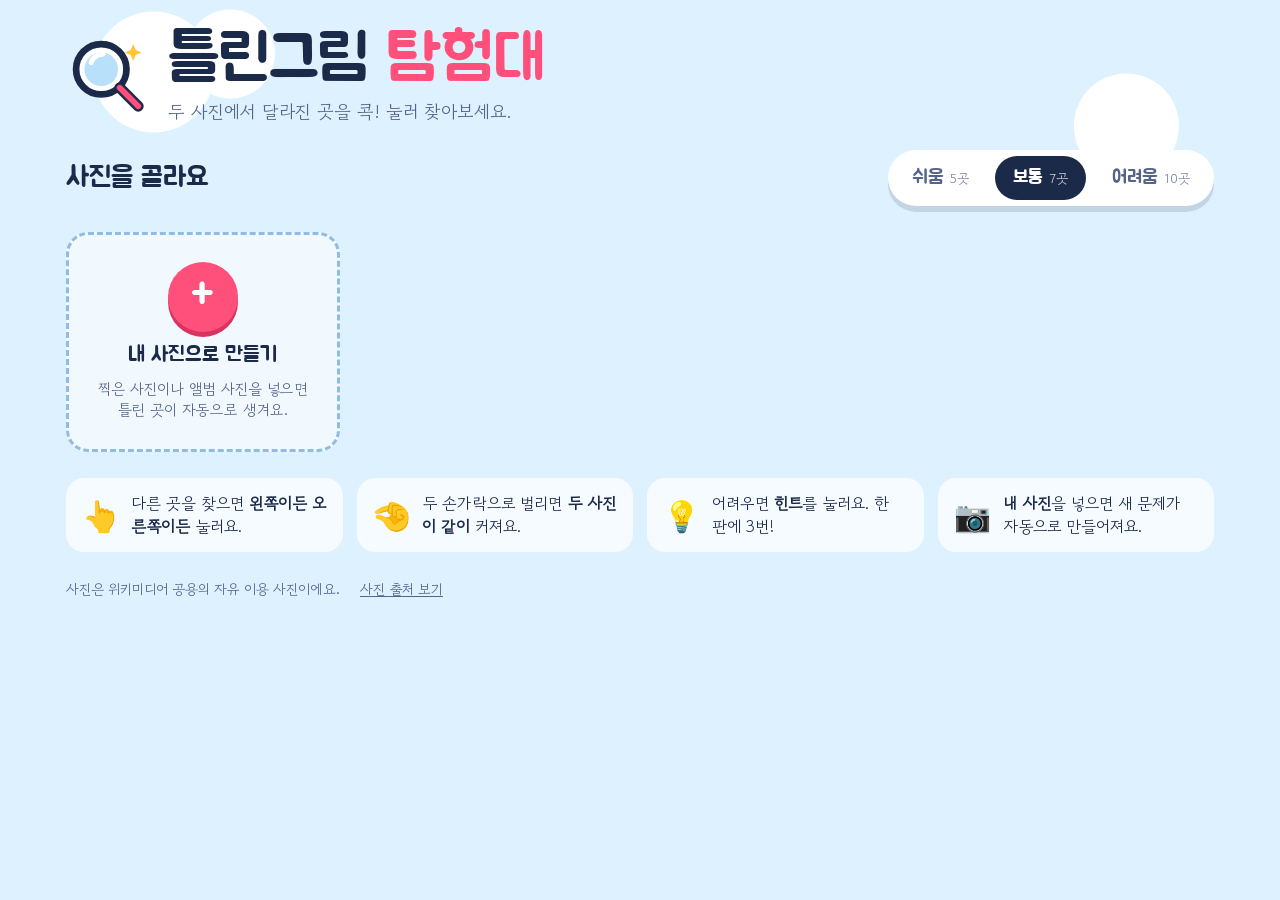
==== index.html @ 58b6adcb "Add spot-the-difference photo game (work in progress) Co-Authored-By: Claude Opus 5.5 <noreply@anthr" ====
<!doctype html>
<html lang="ko">
<head>
<meta name="viewport" content="width=device-width, initial-scale=1, viewport-fit=cover">
<meta charset="utf-8">
<title>틀린그림 탐험대</title>
<meta name="claude:viewport-fit-sides" content="cover">
<meta name="apple-mobile-web-app-capable" content="yes">
<link rel="preconnect" href="https://fonts.googleapis.com">
<link rel="preconnect" href="https://fonts.gstatic.com" crossorigin>
<link rel="stylesheet" href="https://fonts.googleapis.com/css2?family=Jua&family=Gowun+Dodum&display=swap">
</head>
<body>
<style>
/* Layout: a sunny "explorer's field kit" — full-screen app with a home shelf of photo cards,
   then a game board that fits two photos side by side (landscape) or stacked (portrait). */
:root {
  --sky: #DDF1FF;          /* page ground */
  --sky-deep: #B9E0FB;
  --ink: #1C2A4A;          /* text */
  --ink-soft: #55648A;
  --paper: #FFFFFF;        /* cards */
  --sun: #FFC633;          /* found rings, stars */
  --berry: #FF4F7B;        /* primary action */
  --berry-dark: #D93460;
  --leaf: #23B38A;         /* success */
  --miss: #F0453A;         /* wrong tap */
  --shadow: 0 6px 0 rgba(28, 42, 74, .14);
  --font-display: "Jua", "Apple SD Gothic Neo", "Malgun Gothic", system-ui, sans-serif;
  --font-body: "Gowun Dodum", "Apple SD Gothic Neo", "Malgun Gothic", system-ui, sans-serif;
  color-scheme: light;
}
[hidden] { display: none !important; }
* { box-sizing: border-box; -webkit-tap-highlight-color: transparent; }
html, body { height: 100%; }
body {
  margin: 0; background: var(--sky); color: var(--ink);
  font-family: var(--font-body); font-size: 16px;
  -webkit-user-select: none; user-select: none; -webkit-touch-callout: none;
  overflow: hidden;
}
button { font: inherit; color: inherit; cursor: pointer; border: 0; background: none; }
button:focus-visible, label:focus-visible, .card:focus-visible { outline: 4px solid var(--ink); outline-offset: 3px; }

.screen { position: fixed; inset: 0; display: flex; flex-direction: column; }
.screen[hidden] { display: none !important; }

/* ---------- Home ---------- */
#home { overflow-y: auto; -webkit-overflow-scrolling: touch;
  background:
    radial-gradient(circle at 12% 8%, #fff 0 60px, transparent 61px),
    radial-gradient(circle at 18% 6%, #fff 0 44px, transparent 45px),
    radial-gradient(circle at 88% 14%, #fff 0 52px, transparent 53px),
    var(--sky);
}
.home-in {
  width: 100%; max-width: 1180px; margin: 0 auto;
  padding-left: max(16px, env(safe-area-inset-left, 0px));
  padding-right: max(16px, env(safe-area-inset-right, 0px));
  padding-block: 28px 40px;
  display: flex; flex-direction: column; gap: 26px;
}
.brand { display: flex; align-items: center; gap: 18px; flex-wrap: wrap; }
.brand-mark { width: 84px; height: 84px; flex: none; }
.brand h1 {
  margin: 0; font-family: var(--font-display); font-weight: 400;
  font-size: clamp(38px, 6vw, 64px); line-height: 1; letter-spacing: -.01em;
  text-wrap: balance;
}
.brand h1 span { color: var(--berry); }
.brand p { margin: 6px 0 0; color: var(--ink-soft); font-size: 18px; }

.row-head { display: flex; align-items: center; justify-content: space-between; gap: 12px; flex-wrap: wrap; }
.row-head h2 { margin: 0; font-family: var(--font-display); font-weight: 400; font-size: 28px; }

.levels { display: flex; gap: 8px; background: var(--paper); padding: 6px; border-radius: 999px; box-shadow: var(--shadow); }
.levels button {
  font-family: var(--font-display); font-size: 19px; padding: 10px 18px; border-radius: 999px;
  color: var(--ink-soft); display: flex; align-items: center; gap: 6px;
}
.levels button small { font-family: var(--font-body); font-size: 13px; opacity: .8; }
.levels button[aria-pressed="true"] { background: var(--ink); color: #fff; }

.grid { display: grid; grid-template-columns: repeat(auto-fill, minmax(230px, 1fr)); gap: 18px; }
.card {
  position: relative; background: var(--paper); border-radius: 22px; padding: 10px 10px 12px;
  box-shadow: var(--shadow); text-align: left; display: flex; flex-direction: column; gap: 10px;
  transition: transform .15s ease;
}
.card:active { transform: translateY(3px) scale(.985); }
.card .ph { aspect-ratio: 4 / 3; width: 100%; max-width: 100%; border-radius: 14px; overflow: hidden; background: var(--sky-deep); position: relative; }
.card .ph img { width: 100%; height: 100%; object-fit: cover; display: block; }
.card .meta { display: flex; align-items: center; justify-content: space-between; gap: 8px; padding-inline: 4px; }
.card .name { font-family: var(--font-display); font-size: 21px; min-width: 0; overflow: hidden; text-overflow: ellipsis; white-space: nowrap; }
.card .stars { font-size: 18px; letter-spacing: 1px; color: #D8DEEA; flex: none; }
.card .stars b { color: var(--sun); font-weight: 400; }
.card .del {
  position: absolute; top: 16px; right: 16px; width: 36px; height: 36px; border-radius: 50%;
  background: rgba(28,42,74,.72); color: #fff; font-size: 20px; line-height: 36px; text-align: center;
}
.card.add {
  border: 3px dashed #8FBCE6; background: rgba(255,255,255,.6); box-shadow: none;
  align-items: center; justify-content: center; min-height: 220px; text-align: center; cursor: pointer;
}
.card.add .plus { width: 70px; height: 70px; border-radius: 50%; background: var(--berry); color: #fff;
  font-size: 46px; line-height: 70px; font-family: var(--font-display); box-shadow: 0 5px 0 var(--berry-dark); }
.card.add .name { white-space: normal; }
.card.add p { margin: 0; color: var(--ink-soft); font-size: 15px; }
#fileInput { position: absolute; width: 1px; height: 1px; opacity: 0; pointer-events: none; }

.how { display: grid; grid-template-columns: repeat(auto-fit, minmax(220px, 1fr)); gap: 14px; }
.how div { background: rgba(255,255,255,.7); border-radius: 18px; padding: 14px 16px; display: flex; gap: 12px; align-items: center; font-size: 16px; line-height: 1.45; }
.how i { font-style: normal; font-size: 30px; flex: none; }
.foot { color: var(--ink-soft); font-size: 14px; display: flex; gap: 14px; flex-wrap: wrap; align-items: center; }
.foot button { text-decoration: underline; color: var(--ink-soft); }

/* ---------- Game ---------- */
#game { background: #10213F; color: #fff; }
.bar {
  flex: none; display: flex; align-items: center; gap: 10px;
  padding-left: max(12px, env(safe-area-inset-left, 0px));
  padding-right: max(12px, env(safe-area-inset-right, 0px));
  padding-block: 10px;
}
.bar .spacer { flex: 1; min-width: 0; }
.pill {
  height: 52px; min-width: 52px; border-radius: 26px; background: rgba(255,255,255,.12);
  display: inline-flex; align-items: center; justify-content: center; gap: 8px; padding: 0 16px;
  font-family: var(--font-display); font-size: 21px; color: #fff; flex: none;
}
button.pill:active { background: rgba(255,255,255,.24); }
.pill svg { width: 26px; height: 26px; }
.pill.hint { background: var(--sun); color: var(--ink); box-shadow: 0 4px 0 #C99512; }
.pill.hint:disabled { background: rgba(255,255,255,.12); color: rgba(255,255,255,.4); box-shadow: none; }
.pill.hint .cnt { background: var(--ink); color: var(--sun); border-radius: 12px; font-size: 16px; min-width: 24px; height: 24px; line-height: 24px; text-align: center; }
.pill.hint:disabled .cnt { background: rgba(255,255,255,.15); color: rgba(255,255,255,.5); }
.dots { display: flex; gap: 6px; align-items: center; flex-wrap: wrap; justify-content: center; }
.dot { width: 22px; height: 22px; border-radius: 50%; border: 3px solid rgba(255,255,255,.35); transition: all .3s; }
.dot.on { background: var(--sun); border-color: var(--sun); transform: scale(1.15); box-shadow: 0 0 12px rgba(255,198,51,.8); }
.timer { font-variant-numeric: tabular-nums; }
.found-txt { font-family: var(--font-display); font-size: 21px; white-space: nowrap; }
.found-txt b { color: var(--sun); font-weight: 400; }

.board { flex: 1; min-height: 0; position: relative;
  padding-left: max(12px, env(safe-area-inset-left, 0px));
  padding-right: max(12px, env(safe-area-inset-right, 0px));
  padding-block: 4px 12px;
}
.panes { position: absolute; inset: 0; display: flex; align-items: center; justify-content: center; gap: 12px; }
.panes.stack { flex-direction: column; }
.pane {
  position: relative; overflow: hidden; border-radius: 14px; background: #000; flex: none;
  touch-action: none; box-shadow: 0 0 0 3px rgba(255,255,255,.14);
}
.pane .tag {
  position: absolute; left: 10px; top: 10px; z-index: 3; pointer-events: none;
  font-family: var(--font-display); font-size: 15px; padding: 4px 10px; border-radius: 10px;
  background: rgba(16,33,63,.72); color: #fff;
}
.stage { position: absolute; left: 0; top: 0; width: 100%; height: 100%; transform-origin: 0 0; will-change: transform; }
.stage canvas { width: 100%; height: 100%; display: block; }
.marks { position: absolute; inset: 0; pointer-events: none; }
.ring {
  position: absolute; border-radius: 50%;
  border: calc(5px / var(--z, 1)) solid var(--sun);
  box-shadow: 0 0 0 calc(2px / var(--z, 1)) rgba(16,33,63,.55), inset 0 0 0 calc(2px / var(--z, 1)) rgba(16,33,63,.35);
  animation: pop .5s cubic-bezier(.2,1.6,.4,1) both;
}
.ring.reveal { border-color: #fff; border-style: dashed; }
.ring .num {
  position: absolute; right: -6%; top: -6%; width: calc(28px / var(--z,1)); height: calc(28px / var(--z,1));
  border-radius: 50%; background: var(--sun); color: var(--ink);
  font-family: var(--font-display); font-size: calc(17px / var(--z,1)); line-height: calc(28px / var(--z,1)); text-align: center;
}
.ring.reveal .num { background: #fff; }
@keyframes pop { 0% { transform: scale(2.2); opacity: 0; } 100% { transform: scale(1); opacity: 1; } }
.miss {
  position: absolute; width: calc(56px / var(--z,1)); height: calc(56px / var(--z,1)); margin: calc(-28px / var(--z,1)) 0 0 calc(-28px / var(--z,1));
  animation: missfade .9s ease-out forwards;
}
.miss svg { width: 100%; height: 100%; }
@keyframes missfade { 0% { transform: scale(.4); opacity: 0; } 20% { transform: scale(1.1); opacity: 1; } 60% { transform: scale(1); opacity: 1; } 100% { transform: scale(1); opacity: 0; } }
.glow {
  position: absolute; border-radius: 50%; pointer-events: none;
  background: radial-gradient(circle, rgba(255,230,120,.0) 35%, rgba(255,230,120,.55) 60%, rgba(255,230,120,0) 72%);
  animation: glow 1s ease-in-out 3;
}
@keyframes glow { 0%,100% { transform: scale(.85); opacity: .2; } 50% { transform: scale(1.1); opacity: 1; } }
.pane.shake { animation: shake .35s; }
@keyframes shake { 20% { transform: translateX(-6px); } 40% { transform: translateX(6px); } 60% { transform: translateX(-4px); } 80% { transform: translateX(3px); } }

.zoom-reset { position: absolute; right: max(18px, env(safe-area-inset-right, 0px)); bottom: 22px; z-index: 5; }
.loading {
  position: absolute; inset: 0; display: flex; flex-direction: column; gap: 16px; align-items: center; justify-content: center;
  font-family: var(--font-display); font-size: 24px; color: #fff; background: #10213F; z-index: 6;
}
.loading .mag { width: 90px; height: 90px; animation: sweep 1.4s ease-in-out infinite; }
@keyframes sweep { 0%,100% { transform: translate(-30px, 0) rotate(-8deg); } 50% { transform: translate(30px, -8px) rotate(8deg); } }

/* ---------- Overlay dialogs ---------- */
.veil {
  position: fixed; inset: 0; z-index: 20; background: rgba(10,22,44,.62);
  display: flex; align-items: center; justify-content: center;
  padding-left: max(16px, env(safe-area-inset-left, 0px));
  padding-right: max(16px, env(safe-area-inset-right, 0px));
  padding-block: 16px;
  animation: fadein .25s ease;
}
@keyframes fadein { from { opacity: 0; } }
.sheet {
  background: var(--paper); color: var(--ink); border-radius: 30px; width: 100%; max-width: 520px;
  padding: 30px 26px 26px; text-align: center; box-shadow: 0 12px 0 rgba(0,0,0,.18);
  display: flex; flex-direction: column; gap: 16px; align-items: center;
  animation: rise .45s cubic-bezier(.2,1.4,.4,1);
  max-height: 100%; overflow-y: auto;
}
@keyframes rise { from { transform: translateY(40px) scale(.9); opacity: 0; } }
.sheet h2 { margin: 0; font-family: var(--font-display); font-weight: 400; font-size: 40px; line-height: 1.1; text-wrap: balance; }
.sheet p { margin: 0; color: var(--ink-soft); font-size: 17px; line-height: 1.5; }
.big-stars { display: flex; gap: 10px; }
.big-stars svg { width: 76px; height: 76px; }
.big-stars svg:nth-child(2) { transform: translateY(-14px); }
.big-stars .s { animation: starin .6s cubic-bezier(.2,1.8,.4,1) both; }
.big-stars .s:nth-child(2) { animation-delay: .25s; }
.big-stars .s:nth-child(3) { animation-delay: .5s; }
@keyframes starin { from { transform: scale(0) rotate(-90deg); } }
.stats { display: flex; gap: 10px; width: 100%; }
.stats div { flex: 1; background: var(--sky); border-radius: 16px; padding: 10px 6px; display: flex; flex-direction: column; gap: 2px; }
.stats b { font-family: var(--font-display); font-weight: 400; font-size: 26px; font-variant-numeric: tabular-nums; }
.stats span { font-size: 14px; color: var(--ink-soft); }
.btns { display: flex; flex-direction: column; gap: 10px; width: 100%; }
.btn {
  font-family: var(--font-display); font-size: 23px; padding: 15px 20px; border-radius: 20px; width: 100%;
  background: var(--sky); color: var(--ink); box-shadow: 0 5px 0 var(--sky-deep);
}
.btn:active { transform: translateY(3px); box-shadow: 0 2px 0 var(--sky-deep); }
.btn.primary { background: var(--berry); color: #fff; box-shadow: 0 5px 0 var(--berry-dark); }
.btn.primary:active { box-shadow: 0 2px 0 var(--berry-dark); }
.credits { text-align: left; font-size: 14px; color: var(--ink-soft); line-height: 1.5; width: 100%; display: flex; flex-direction: column; gap: 8px; }
.credits div { overflow-wrap: anywhere; }
.credits b { color: var(--ink); font-weight: 400; font-family: var(--font-display); font-size: 16px; }
.credits a { color: var(--ink-soft); }

#confetti { position: fixed; inset: 0; width: 100%; height: 100%; pointer-events: none; z-index: 30; }

.toast {
  position: fixed; left: 50%; bottom: calc(26px + env(safe-area-inset-bottom, 0px)); transform: translateX(-50%);
  background: var(--ink); color: #fff; padding: 12px 20px; border-radius: 16px; z-index: 40; font-size: 17px;
  max-width: calc(100% - 32px); text-align: center; animation: fadein .2s;
}

@media (max-width: 640px) {
  .pill { height: 44px; min-width: 44px; padding: 0 12px; font-size: 18px; }
  .dot { width: 16px; height: 16px; border-width: 2px; }
  .hide-sm { display: none !important; }
  .levels button { padding: 8px 12px; font-size: 17px; }
  .levels button small { display: none; }
}
@media (prefers-reduced-motion: reduce) {
  *, *::before, *::after { animation-duration: .01ms !important; animation-iteration-count: 1 !important; transition: none !important; }
}
</style>

<!-- ================= HOME ================= -->
<section id="home" class="screen">
  <div class="home-in">
    <header class="brand">
      <svg class="brand-mark" viewBox="0 0 100 100" aria-hidden="true">
        <circle cx="42" cy="42" r="30" fill="#fff" stroke="#1C2A4A" stroke-width="8"/>
        <circle cx="42" cy="42" r="20" fill="#B9E0FB"/>
        <path d="M30 34a14 14 0 0 1 14-10" stroke="#fff" stroke-width="6" stroke-linecap="round" fill="none"/>
        <path d="M64 64l22 22" stroke="#1C2A4A" stroke-width="13" stroke-linecap="round"/>
        <path d="M64 64l22 22" stroke="#FF4F7B" stroke-width="7" stroke-linecap="round"/>
        <path d="M80 12l3 7 7 3-7 3-3 7-3-7-7-3 7-3z" fill="#FFC633"/>
      </svg>
      <div>
        <h1>틀린그림 <span>탐험대</span></h1>
        <p>두 사진에서 달라진 곳을 콕! 눌러 찾아보세요.</p>
      </div>
    </header>

    <div class="row-head">
      <h2>사진을 골라요</h2>
      <div class="levels" role="group" aria-label="난이도">
        <button id="lv-easy" data-lv="easy">쉬움 <small>5곳</small></button>
        <button id="lv-normal" data-lv="normal">보통 <small>7곳</small></button>
        <button id="lv-hard" data-lv="hard">어려움 <small>10곳</small></button>
      </div>
    </div>

    <div class="grid" id="grid"></div>

    <div class="how">
      <div><i>👆</i><span>다른 곳을 찾으면 <b>왼쪽이든 오른쪽이든</b> 눌러요.</span></div>
      <div><i>🤏</i><span>두 손가락으로 벌리면 <b>두 사진이 같이</b> 커져요.</span></div>
      <div><i>💡</i><span>어려우면 <b>힌트</b>를 눌러요. 한 판에 3번!</span></div>
      <div><i>📷</i><span><b>내 사진</b>을 넣으면 새 문제가 자동으로 만들어져요.</span></div>
    </div>

    <div class="foot">
      <span>사진은 위키미디어 공용의 자유 이용 사진이에요.</span>
      <button id="creditsBtn">사진 출처 보기</button>
    </div>
  </div>
  <input type="file" id="fileInput" accept="image/*">
</section>

<!-- ================= GAME ================= -->
<section id="game" class="screen" hidden>
  <div class="bar">
    <button class="pill" id="backBtn" aria-label="처음으로">
      <svg viewBox="0 0 24 24" fill="none" stroke="currentColor" stroke-width="3" stroke-linecap="round" stroke-linejoin="round"><path d="M15 5l-7 7 7 7"/></svg>
    </button>
    <div class="pill timer hide-sm" id="timer" aria-label="걸린 시간">0:00</div>
    <div class="spacer"></div>
    <div class="dots" id="dots" aria-hidden="true"></div>
    <div class="found-txt" id="foundTxt"><b>0</b> / 5</div>
    <div class="spacer"></div>
    <button class="pill" id="soundBtn" aria-label="소리 켜기/끄기"></button>
    <button class="pill hint" id="hintBtn">💡 힌트 <span class="cnt" id="hintCnt">3</span></button>
  </div>
  <div class="board" id="board">
    <div class="panes" id="panes">
      <div class="pane" id="paneA"><span class="tag">원래 사진</span><div class="stage"><canvas id="cvA"></canvas><div class="marks"></div></div></div>
      <div class="pane" id="paneB"><span class="tag">달라진 사진</span><div class="stage"><canvas id="cvB"></canvas><div class="marks"></div></div></div>
    </div>
    <button class="pill zoom-reset" id="zoomReset" hidden>🔍 원래 크기</button>
    <div class="loading" id="loading">
      <svg class="mag" viewBox="0 0 100 100" aria-hidden="true">
        <circle cx="42" cy="42" r="28" fill="rgba(255,255,255,.15)" stroke="#fff" stroke-width="8"/>
        <path d="M63 63l22 22" stroke="#FF4F7B" stroke-width="11" stroke-linecap="round"/>
      </svg>
      <span id="loadingTxt">틀린 곳을 숨기는 중…</span>
    </div>
  </div>
</section>

<canvas id="confetti"></canvas>

<script>
"use strict";
/* ================= Data ================= */
const PHOTOS = window.PHOTOS_DATA || [];
const LEVELS = {
  easy:   { count: 5,  radius: 0.085, thr: 42, hints: 3 },
  normal: { count: 7,  radius: 0.068, thr: 34, hints: 3 },
  hard:   { count: 10, radius: 0.054, thr: 28, hints: 3 },
};

const store = {
  get(k, d) { try { const v = localStorage.getItem("std:" + k); return v == null ? d : JSON.parse(v); } catch (e) { return d; } },
  set(k, v) { try { localStorage.setItem("std:" + k, JSON.stringify(v)); } catch (e) {} },
};

/* IndexedDB for the family's own photos (stays on this tablet only) */
const idb = {
  db: null,
  open() {
    if (this.db) return Promise.resolve(this.db);
    return new Promise((res, rej) => {
      try {
        const r = indexedDB.open("spot-diff", 1);
        r.onupgradeneeded = () => r.result.createObjectStore("photos", { keyPath: "id" });
        r.onsuccess = () => { this.db = r.result; res(this.db); };
        r.onerror = () => rej(r.error);
      } catch (e) { rej(e); }
    });
  },
  async all() {
    try { const db = await this.open();
      return await new Promise((res) => { const q = db.transaction("photos").objectStore("photos").getAll(); q.onsuccess = () => res(q.result || []); q.onerror = () => res([]); });
    } catch (e) { return []; }
  },
  async put(o) { try { const db = await this.open(); await new Promise((res) => { const t = db.transaction("photos", "readwrite"); t.objectStore("photos").put(o); t.oncomplete = res; t.onerror = res; }); } catch (e) {} },
  async del(id) { try { const db = await this.open(); await new Promise((res) => { const t = db.transaction("photos", "readwrite"); t.objectStore("photos").delete(id); t.oncomplete = res; t.onerror = res; }); } catch (e) {} },
};
let myPhotos = [];       // in-memory list (also works when storage is blocked)

/* ================= Sound (synthesized, no files) ================= */
const sound = {
  ctx: null, on: store.get("sound", true),
  ensure() { if (!this.ctx) { try { this.ctx = new (window.AudioContext || window.webkitAudioContext)(); } catch (e) {} } if (this.ctx && this.ctx.state === "suspended") this.ctx.resume(); },
  tone(f, t0, dur, type = "sine", vol = .22) {
    const c = this.ctx; if (!c) return;
    const o = c.createOscillator(), g = c.createGain();
    o.type = type; o.frequency.setValueAtTime(f, c.currentTime + t0);
    g.gain.setValueAtTime(0, c.currentTime + t0);
    g.gain.linearRampToValueAtTime(vol, c.currentTime + t0 + .015);
    g.gain.exponentialRampToValueAtTime(.001, c.currentTime + t0 + dur);
    o.connect(g).connect(c.destination); o.start(c.currentTime + t0); o.stop(c.currentTime + t0 + dur + .05);
  },
  play(name) {
    if (!this.on) return; this.ensure(); if (!this.ctx) return;
    if (name === "found") { this.tone(784, 0, .25, "triangle"); this.tone(1175, .09, .35, "triangle"); this.tone(1568, .18, .45, "sine", .12); }
    if (name === "miss") { this.tone(220, 0, .18, "square", .06); this.tone(165, .08, .22, "square", .05); }
    if (name === "hint") { this.tone(660, 0, .2, "sine", .14); this.tone(990, .12, .3, "sine", .12); }
    if (name === "win") { [523, 659, 784, 1047, 1319].forEach((f, i) => this.tone(f, i * .11, .5, "triangle", .18)); this.tone(1568, .62, .9, "sine", .12); }
    if (name === "tap") { this.tone(880, 0, .06, "sine", .06); }
  },
};

/* ================= Seeded RNG ================= */
function mulberry(seed) {
  return function () { seed |= 0; seed = seed + 0x6D2B79F5 | 0; let t = Math.imul(seed ^ seed >>> 15, 1 | seed); t = t + Math.imul(t ^ t >>> 7, 61 | t) ^ t; return ((t ^ t >>> 14) >>> 0) / 4294967296; };
}

/* ================= Difference engine =================
   Works on any photo. Finds busy, colourful spots and changes them in ways that still
   look like a real photo: recolour an object, swap it for another part of the photo,
   mirror it, turn it, make it bigger, or erase it with nearby texture. Every change is
   measured afterwards, and changes too faint to see are thrown away. */
function loadImage(src) {
  return new Promise((res, rej) => { const im = new Image(); im.decoding = "async"; im.onload = () => res(im); im.onerror = rej; im.src = src; });
}

function buildPuzzle(img, levelKey, seed) {
  const L = LEVELS[levelKey], R = mulberry(seed);
  const maxSide = 1400;
  const k = Math.min(1, maxSide / Math.max(img.naturalWidth, img.naturalHeight));
  const W = Math.round(img.naturalWidth * k), H = Math.round(img.naturalHeight * k);
  const cv = document.createElement("canvas"); cv.width = W; cv.height = H;
  const cx = cv.getContext("2d", { willReadFrequently: true });
  cx.drawImage(img, 0, 0, W, H);
  const src = cx.getImageData(0, 0, W, H), S = src.data;
  const out = new Uint8ClampedArray(S);

  // --- detail map on an 8px grid: edges + colour, used to pick interesting spots
  const cs = 8, gw = Math.floor(W / cs), gh = Math.floor(H / cs);
  const lum = new Float32Array(W * H);
  for (let i = 0, p = 0; i < W * H; i++, p += 4) lum[i] = .299 * S[p] + .587 * S[p + 1] + .114 * S[p + 2];
  const cell = new Float32Array(gw * gh), satc = new Float32Array(gw * gh);
  for (let y = 1; y < gh * cs - 1; y++) for (let x = 1; x < gw * cs - 1; x++) {
    const i = y * W + x;
    const g = Math.abs(lum[i + 1] - lum[i - 1]) + Math.abs(lum[i + W] - lum[i - W]);
    const ci = ((y / cs) | 0) * gw + ((x / cs) | 0);
    cell[ci] += g;
    const p = i * 4, mx = Math.max(S[p], S[p + 1], S[p + 2]), mn = Math.min(S[p], S[p + 1], S[p + 2]);
    satc[ci] += mx ? (mx - mn) / mx : 0;
  }
  const n = cs * cs;
  for (let i = 0; i < cell.length; i++) { cell[i] /= n; satc[i] /= n; }

  const base = Math.min(W, H) * L.radius;
  const wr = Math.max(1, Math.round(base / cs * .7));
  const score = new Float32Array(gw * gh);
  for (let gy = 0; gy < gh; gy++) for (let gx = 0; gx < gw; gx++) {
    let s = 0, c = 0, sat = 0;
    for (let yy = gy - wr; yy <= gy + wr; yy++) for (let xx = gx - wr; xx <= gx + wr; xx++) {
      if (xx < 0 || yy < 0 || xx >= gw || yy >= gh) continue;
      s += cell[yy * gw + xx]; sat += satc[yy * gw + xx]; c++;
    }
    score[gy * gw + gx] = (s / c) * (0.6 + sat / c);
  }
  let maxScore = 0; for (const v of score) maxScore = Math.max(maxScore, v);

  // bilinear sample from the ORIGINAL image
  function sample(x, y, o) {
    x = Math.max(0, Math.min(W - 1.001, x)); y = Math.max(0, Math.min(H - 1.001, y));
    const x0 = x | 0, y0 = y | 0, fx = x - x0, fy = y - y0;
    const p00 = (y0 * W + x0) * 4, p10 = p00 + 4, p01 = p00 + W * 4, p11 = p01 + 4;
    for (let c = 0; c < 3; c++) {
      o[c] = (S[p00 + c] * (1 - fx) + S[p10 + c] * fx) * (1 - fy) + (S[p01 + c] * (1 - fx) + S[p11 + c] * fx) * fy;
    }
  }
  function rgb2hsv(r, g, b) {
    r /= 255; g /= 255; b /= 255;
    const mx = Math.max(r, g, b), mn = Math.min(r, g, b), d = mx - mn;
    let h = 0;
    if (d) { if (mx === r) h = ((g - b) / d) % 6; else if (mx === g) h = (b - r) / d + 2; else h = (r - g) / d + 4; h *= 60; if (h < 0) h += 360; }
    return [h, mx ? d / mx : 0, mx];
  }
  function hsv2rgb(h, s, v) {
    const c = v * s, x = c * (1 - Math.abs((h / 60) % 2 - 1)), m = v - c;
    let r, g, b;
    if (h < 60) [r, g, b] = [c, x, 0]; else if (h < 120) [r, g, b] = [x, c, 0]; else if (h < 180) [r, g, b] = [0, c, x];
    else if (h < 240) [r, g, b] = [0, x, c]; else if (h < 300) [r, g, b] = [x, 0, c]; else [r, g, b] = [c, 0, x];
    return [(r + m) * 255, (g + m) * 255, (b + m) * 255];
  }

  const diffs = [];
  const tmp = [0, 0, 0];
  const cands = [];
  for (let gy = 0; gy < gh; gy++) for (let gx = 0; gx < gw; gx++) {
    const x = gx * cs + cs / 2, y = gy * cs + cs / 2;
    if (x < base * 1.25 || y < base * 1.25 || x > W - base * 1.25 || y > H - base * 1.25) continue;
    const s = score[gy * gw + gx] / (maxScore || 1);
    if (s > .18) cands.push({ x, y, w: Math.pow(s, 1.6) });
  }
  // fallback: whole interior if the photo is very plain
  if (cands.length < L.count * 4) for (let gy = 0; gy < gh; gy += 2) for (let gx = 0; gx < gw; gx += 2) {
    const x = gx * cs, y = gy * cs;
    if (x > base * 1.25 && y > base * 1.25 && x < W - base * 1.25 && y < H - base * 1.25) cands.push({ x, y, w: .05 });
  }
  let totalW = cands.reduce((a, c) => a + c.w, 0);
  function pick() { let r = R() * totalW; for (const c of cands) { r -= c.w; if (r <= 0) return c; } return cands[cands.length - 1]; }

  const TYPES = ["color", "color", "color", "erase", "erase", "swap", "swap", "mirror", "turn", "grow"];
  const minDist = base * 2.7;

  function tryApply(type, cxp, cyp, rx, ry, thr) {
    const x0 = Math.max(0, Math.floor(cxp - rx - 2)), x1 = Math.min(W - 1, Math.ceil(cxp + rx + 2));
    const y0 = Math.max(0, Math.floor(cyp - ry - 2)), y1 = Math.min(H - 1, Math.ceil(cyp + ry + 2));
    const bw = x1 - x0 + 1, bh = y1 - y0 + 1;
    const buf = new Float32Array(bw * bh * 3), alpha = new Float32Array(bw * bh);
    // type parameters
    let hueShift = 0, sx = 0, sy = 0, ang = 0, grow = 1, flipV = false;
    if (type === "color") {
      // skip grey areas: recolouring them shows nothing
      let sat = 0, c = 0;
      for (let y = y0; y <= y1; y += 3) for (let x = x0; x <= x1; x += 3) { const p = (y * W + x) * 4; const h = rgb2hsv(S[p], S[p + 1], S[p + 2]); sat += h[1]; c++; }
      if (sat / c < .2) return null;
      hueShift = 110 + R() * 140;
    }
    let off = [0, 0, 0];
    if (type === "swap" || type === "erase") {
      // swap: bring in another busy spot whose surroundings match, so the seam disappears.
      // erase: bring in a calm spot with matching surroundings, so the object vanishes.
      const ring = (px, py, d, n, o) => {
        for (let i = 0; i < n; i++) {
          const a = i / n * Math.PI * 2;
          sample(px + Math.cos(a) * rx * d, py + Math.sin(a) * ry * d, tmp);
          o.push(tmp[0], tmp[1], tmp[2]);
        }
        return o;
      };
      const tRing = ring(cxp, cyp, .93, 28, []), tCore = ring(cxp, cyp, .35, 12, ring(cxp, cyp, .1, 4, []));
      let best = null, bestS = Infinity, bestRd = 0;
      for (let t = 0; t < 70; t++) {
        const c = type === "swap" && R() < .7 ? pick() : { x: rx * 1.2 + R() * (W - rx * 2.4), y: ry * 1.2 + R() * (H - ry * 2.4) };
        if (Math.hypot(c.x - cxp, c.y - cyp) < Math.max(rx, ry) * 2.4) continue;
        if (c.x < rx + 2 || c.y < ry + 2 || c.x > W - rx - 2 || c.y > H - ry - 2) continue;
        const sR = ring(c.x, c.y, .93, 28, []), sC = ring(c.x, c.y, .35, 12, ring(c.x, c.y, .1, 4, []));
        // compare rings after removing the average colour difference (we correct for it below)
        const m = [0, 0, 0];
        for (let i = 0; i < sR.length; i++) m[i % 3] += (tRing[i] - sR[i]) / (sR.length / 3);
        let rd = 0; for (let i = 0; i < sR.length; i++) rd += Math.abs(tRing[i] - sR[i] - m[i % 3]);
        rd = rd / sR.length + (Math.abs(m[0]) + Math.abs(m[1]) + Math.abs(m[2])) / 9;
        let cd = 0; for (let i = 0; i < sC.length; i++) cd += Math.abs(tCore[i] - sC[i] - m[i % 3]);
        cd /= sC.length;
        const g = score[Math.min(gh - 1, (c.y / cs) | 0) * gw + Math.min(gw - 1, (c.x / cs) | 0)] / (maxScore || 1);
        const sc = type === "swap" ? rd * 1.6 - cd : rd * 1.4 + g * 60;
        if (type === "swap" && cd < thr) continue;
        if (sc < bestS) { bestS = sc; best = c; off = m; bestRd = rd; }
      }
      if (!best || bestRd > 30) return null;   // the seam would show
      sx = best.x - cxp; sy = best.y - cyp;
    }
    if (type === "turn") ang = (R() < .5 ? 1 : -1) * (Math.PI / 2 + (R() < .3 ? Math.PI / 2 : 0));
    if (type === "grow") grow = R() < .7 ? 1.45 : 0.68;
    if (type === "mirror") flipV = R() < .3;

    const inner = type === "erase" ? .5 : .62;
    let diffSum = 0, diffN = 0;
    for (let y = y0; y <= y1; y++) for (let x = x0; x <= x1; x++) {
      const dx = (x - cxp) / rx, dy = (y - cyp) / ry, d = Math.sqrt(dx * dx + dy * dy);
      if (d >= 1) continue;
      let a = d < inner ? 1 : 1 - (d - inner) / (1 - inner); a = a * a * (3 - 2 * a);
      const bi = (y - y0) * bw + (x - x0); alpha[bi] = a;
      const p = (y * W + x) * 4;
      let r, g, b;
      if (type === "color") {
        const h = rgb2hsv(S[p], S[p + 1], S[p + 2]);
        const nh = (h[0] + hueShift) % 360, ns = Math.min(1, h[1] * 1.15 + .03);
        [r, g, b] = h[1] < .08 ? [S[p], S[p + 1], S[p + 2]] : hsv2rgb(nh, ns, h[2]);
      } else {
        let qx = x, qy = y;
        if (type === "swap" || type === "erase") { qx = x + sx; qy = y + sy; }
        else if (type === "mirror") { if (flipV) qy = 2 * cyp - y; else qx = 2 * cxp - x; }
        else if (type === "turn") { const ux = x - cxp, uy = y - cyp; qx = cxp + ux * Math.cos(ang) - uy * Math.sin(ang); qy = cyp + ux * Math.sin(ang) + uy * Math.cos(ang); }
        else if (type === "grow") { qx = cxp + (x - cxp) / grow; qy = cyp + (y - cyp) / grow; }
        sample(qx, qy, tmp); [r, g, b] = [tmp[0] + off[0], tmp[1] + off[1], tmp[2] + off[2]];
      }
      buf[bi * 3] = r; buf[bi * 3 + 1] = g; buf[bi * 3 + 2] = b;
      if (a > .6) {
        diffSum += (Math.abs(r - S[p]) + Math.abs(g - S[p + 1]) + Math.abs(b - S[p + 2])) / 3; diffN++;
      }
    }
    const strength = diffN ? diffSum / diffN : 0;
    if (strength < thr) return null;
    return { x0, y0, bw, bh, buf, alpha, strength };
  }

  function commit(res) {
    const { x0, y0, bw, bh, buf, alpha } = res;
    for (let y = 0; y < bh; y++) for (let x = 0; x < bw; x++) {
      const bi = y * bw + x, a = alpha[bi]; if (!a) continue;
      const p = ((y + y0) * W + (x + x0)) * 4;
      for (let c = 0; c < 3; c++) out[p + c] = out[p + c] * (1 - a) + buf[bi * 3 + c] * a;
    }
  }

  let thr = L.thr;
  for (let attempt = 0; attempt < 900 && diffs.length < L.count; attempt++) {
    if (attempt === 450) thr *= .7;            // plain photos: accept softer changes
    const c = pick();
    const jx = c.x + (R() - .5) * cs, jy = c.y + (R() - .5) * cs;
    if (diffs.some(d => Math.hypot(d.x - jx, d.y - jy) < minDist)) continue;
    const size = base * (0.8 + R() * 0.45);
    const asp = 0.8 + R() * 0.45;
    const rx = size * Math.sqrt(asp), ry = size / Math.sqrt(asp);
    if (jx - rx < 4 || jy - ry < 4 || jx + rx > W - 4 || jy + ry > H - 4) continue;
    // vary types: avoid repeating the previous one
    const order = TYPES.slice().sort(() => R() - .5);
    const last = diffs.length ? diffs[diffs.length - 1].type : null;
    order.sort((a, b) => (a === last) - (b === last));
    for (const t of order) {
      const res = tryApply(t, jx, jy, rx, ry, thr);
      if (res) { commit(res); diffs.push({ x: jx, y: jy, rx, ry, type: t, found: false }); break; }
    }
  }

  const outData = new ImageData(out, W, H);
  return { W, H, original: src, changed: outData, diffs };
}

/* ================= App state ================= */
const $ = (s) => document.querySelector(s);
let level = store.get("level", "normal");
const st = {
  photo: null, puzzle: null, startT: 0, elapsed: 0, timerId: 0, misses: 0, hintsLeft: 3, hintsUsed: 0,
  done: false, seed: 0, view: { z: 1, tx: 0, ty: 0 }, layout: null,
};

/* ================= Home ================= */
function starsHTML(n) { let s = ""; for (let i = 0; i < 3; i++) s += i < n ? "<b>★</b>" : "★"; return s; }
function bestKey(id) { return "best:" + id + ":" + level; }

function renderHome() {
  document.querySelectorAll(".levels button").forEach(b => b.setAttribute("aria-pressed", b.dataset.lv === level));
  const g = $("#grid"); g.innerHTML = "";
  const add = document.createElement("label");
  add.className = "card add"; add.htmlFor = "fileInput"; add.tabIndex = 0;
  add.innerHTML = `<div class="plus">+</div><div class="name">내 사진으로 만들기</div><p>찍은 사진이나 앨범 사진을 넣으면<br>틀린 곳이 자동으로 생겨요.</p>`;
  add.addEventListener("keydown", e => { if (e.key === "Enter" || e.key === " ") { e.preventDefault(); $("#fileInput").click(); } });
  g.appendChild(add);
  const all = [...myPhotos.map(p => ({ ...p, mine: true })), ...PHOTOS];
  for (const p of all) {
    const b = document.createElement("button"); b.className = "card"; b.id = "card-" + p.id;
    const best = store.get(bestKey(p.id), 0);
    b.innerHTML = `<div class="ph"><img alt="" loading="lazy" src="${p.thumb || p.src}"></div>
      <div class="meta"><span class="name"></span><span class="stars" aria-label="최고 별 ${best}개">${starsHTML(best)}</span></div>`;
    b.querySelector(".name").textContent = p.name;
    b.addEventListener("click", () => { sound.ensure(); sound.play("tap"); startGame(p); });
    if (p.mine) {
      const d = document.createElement("span"); d.className = "del"; d.textContent = "×"; d.setAttribute("role", "button"); d.setAttribute("aria-label", "이 사진 지우기");
      d.addEventListener("click", async (e) => {
        e.stopPropagation();
        if (d.dataset.armed) { myPhotos = myPhotos.filter(x => x.id !== p.id); await idb.del(p.id); renderHome(); toast("사진을 지웠어요."); }
        else { d.dataset.armed = "1"; d.textContent = "지울까요?"; d.style.width = "auto"; d.style.padding = "0 12px"; d.style.borderRadius = "18px"; d.style.fontSize = "15px"; d.style.background = "var(--miss)";
          setTimeout(() => { if (d.isConnected) { delete d.dataset.armed; d.textContent = "×"; d.removeAttribute("style"); } }, 2500); }
      });
      b.querySelector(".ph").appendChild(d);
    }
    g.appendChild(b);
  }
}

document.querySelectorAll(".levels button").forEach(b => b.addEventListener("click", () => {
  level = b.dataset.lv; store.set("level", level); sound.ensure(); sound.play("tap"); renderHome();
}));

$("#fileInput").addEventListener("change", async (e) => {
  const f = e.target.files && e.target.files[0]; e.target.value = "";
  if (!f) return;
  try {
    const url = URL.createObjectURL(f);
    const im = await loadImage(url);
    const k = Math.min(1, 1600 / Math.max(im.naturalWidth, im.naturalHeight));
    const c = document.createElement("canvas"); c.width = Math.round(im.naturalWidth * k); c.height = Math.round(im.naturalHeight * k);
    c.getContext("2d").drawImage(im, 0, 0, c.width, c.height);
    URL.revokeObjectURL(url);
    const src = c.toDataURL("image/jpeg", .9);
    const t = document.createElement("canvas"); const tk = 480 / Math.max(c.width, c.height);
    t.width = Math.round(c.width * tk); t.height = Math.round(c.height * tk); t.getContext("2d").drawImage(c, 0, 0, t.width, t.height);
    const n = myPhotos.length + 1;
    const p = { id: "my" + Date.now(), name: "우리 사진 " + n, src, thumb: t.toDataURL("image/jpeg", .8), added: Date.now() };
    myPhotos.unshift(p); await idb.put(p); renderHome();
    startGame({ ...p, mine: true });
  } catch (err) { toast("이 사진은 열 수 없어요. 다른 사진을 골라 주세요."); }
});

/* ================= Game ================= */
const paneA = $("#paneA"), paneB = $("#paneB"), cvA = $("#cvA"), cvB = $("#cvB");
let wakeLock = null;

async function startGame(p, sameSeed) {
  st.photo = p; st.done = false; st.misses = 0; st.hintsUsed = 0; st.hintsLeft = LEVELS[level].hints;
  if (!sameSeed) st.seed = (Math.random() * 1e9) | 0;
  $("#home").hidden = true; $("#game").hidden = false; $("#loading").hidden = false;
  $("#loadingTxt").textContent = "틀린 곳을 숨기는 중…";
  clearMarks(); resetView(); stopTimer(); $("#timer").textContent = "0:00";
  try { if (navigator.wakeLock) wakeLock = await navigator.wakeLock.request("screen"); } catch (e) {}
  let img;
  try { img = await loadImage(p.src); }
  catch (e) { $("#loadingTxt").textContent = "사진을 불러오지 못했어요. 뒤로 가서 다시 골라 주세요."; return; }
  await new Promise(r => setTimeout(r, 30));   // let the loading screen paint
  const pz = buildPuzzle(img, level, st.seed);
  st.puzzle = pz;
  for (const [cv, data] of [[cvA, pz.original], [cvB, pz.changed]]) { cv.width = pz.W; cv.height = pz.H; cv.getContext("2d").putImageData(data, 0, 0); }
  // Randomly swap which side is "original" only in label terms? Keep A original for clarity.
  buildDots(); updateHud(); layout();
  $("#loading").hidden = true;
  st.startT = performance.now(); st.elapsed = 0; startTimer();
}

function buildDots() {
  const d = $("#dots"); d.innerHTML = "";
  const n = st.puzzle.diffs.length;
  d.classList.toggle("hide-sm", n > 7);
  for (let i = 0; i < n; i++) { const s = document.createElement("span"); s.className = "dot"; d.appendChild(s); }
}
function updateHud() {
  const pz = st.puzzle, f = pz.diffs.filter(d => d.found).length;
  $("#foundTxt").innerHTML = `<b>${f}</b> / ${pz.diffs.length}`;
  [...$("#dots").children].forEach((el, i) => el.classList.toggle("on", i < f));
  $("#hintCnt").textContent = st.hintsLeft;
  $("#hintBtn").disabled = st.hintsLeft <= 0 || st.done;
  $("#soundBtn").textContent = sound.on ? "🔊" : "🔈";
}
function fmt(ms) { const s = Math.floor(ms / 1000); return Math.floor(s / 60) + ":" + String(s % 60).padStart(2, "0"); }
function startTimer() { stopTimer(); st.timerId = setInterval(() => { if (!document.hidden) $("#timer").textContent = fmt(performance.now() - st.startT); }, 250); }
function stopTimer() { clearInterval(st.timerId); }

function layout() {
  const pz = st.puzzle; if (!pz) return;
  const board = $("#board"), cs = getComputedStyle(board);
  const w = board.clientWidth - parseFloat(cs.paddingLeft) - parseFloat(cs.paddingRight);
  const h = board.clientHeight - parseFloat(cs.paddingTop) - parseFloat(cs.paddingBottom);
  const gap = 12;
  const sSide = Math.min((w - gap) / 2 / pz.W, h / pz.H);
  const sStack = Math.min(w / pz.W, (h - gap) / 2 / pz.H);
  const stack = sStack > sSide;
  const s = Math.max(.01, stack ? sStack : sSide);
  const pw = Math.floor(pz.W * s), ph = Math.floor(pz.H * s);
  const panes = $("#panes");
  panes.classList.toggle("stack", stack);
  panes.style.left = cs.paddingLeft; panes.style.right = cs.paddingRight;
  panes.style.top = cs.paddingTop; panes.style.bottom = cs.paddingBottom;
  for (const p of [paneA, paneB]) { p.style.width = pw + "px"; p.style.height = ph + "px"; }
  st.layout = { pw, ph };
  clampView(); applyView();
}
window.addEventListener("resize", () => { if (!$("#game").hidden) layout(); });

/* ---- synced zoom & pan ---- */
function resetView() { st.view = { z: 1, tx: 0, ty: 0 }; applyView(); }
function clampView() {
  const v = st.view, L = st.layout; if (!L) return;
  v.z = Math.max(1, Math.min(4, v.z));
  v.tx = Math.min(0, Math.max(L.pw - L.pw * v.z, v.tx));
  v.ty = Math.min(0, Math.max(L.ph - L.ph * v.z, v.ty));
}
function applyView() {
  const v = st.view;
  for (const p of [paneA, paneB]) {
    const s = p.querySelector(".stage");
    s.style.transform = `translate(${v.tx}px, ${v.ty}px) scale(${v.z})`;
    s.style.setProperty("--z", v.z);
  }
  $("#zoomReset").hidden = v.z <= 1.01;
}
$("#zoomReset").addEventListener("click", () => { resetView(); });

const pointers = new Map();
let gesture = null;
function onDown(e) {
  const pane = e.currentTarget;
  pane.setPointerCapture && pane.setPointerCapture(e.pointerId);
  const r = pane.getBoundingClientRect();
  pointers.set(e.pointerId, { x: e.clientX, y: e.clientY, pane, r });
  if (pointers.size === 1) gesture = { type: "tap", sx: e.clientX, sy: e.clientY, t: performance.now(), v0: { ...st.view }, pane, r };
  else if (pointers.size === 2) {
    const [a, b] = [...pointers.values()];
    gesture = { type: "pinch", d0: Math.hypot(a.x - b.x, a.y - b.y), mx: (a.x + b.x) / 2, my: (a.y + b.y) / 2, v0: { ...st.view }, r: a.r };
  }
}
function onMove(e) {
  const p = pointers.get(e.pointerId); if (!p || !gesture) return;
  p.x = e.clientX; p.y = e.clientY;
  if (gesture.type === "tap" || gesture.type === "pan") {
    const dx = e.clientX - gesture.sx, dy = e.clientY - gesture.sy;
    if (gesture.type === "tap" && Math.hypot(dx, dy) > 12) gesture.type = "pan";
    if (gesture.type === "pan" && st.view.z > 1) {
      st.view.tx = gesture.v0.tx + dx; st.view.ty = gesture.v0.ty + dy; clampView(); applyView();
    }
  } else if (gesture.type === "pinch" && pointers.size >= 2) {
    const [a, b] = [...pointers.values()];
    const d = Math.hypot(a.x - b.x, a.y - b.y), mx = (a.x + b.x) / 2, my = (a.y + b.y) / 2;
    const v0 = gesture.v0, z = Math.max(1, Math.min(4, v0.z * d / gesture.d0));
    // keep the point under the fingers fixed
    const lx = gesture.mx - gesture.r.left, ly = gesture.my - gesture.r.top;
    const ix = (lx - v0.tx) / v0.z, iy = (ly - v0.ty) / v0.z;
    st.view.z = z;
    st.view.tx = (mx - gesture.r.left) - ix * z; st.view.ty = (my - gesture.r.top) - iy * z;
    clampView(); applyView();
  }
}
function onUp(e) {
  const p = pointers.get(e.pointerId); pointers.delete(e.pointerId);
  if (!gesture) return;
  if (gesture.type === "tap" && pointers.size === 0 && e.type === "pointerup" && performance.now() - gesture.t < 700) {
    handleTap(gesture.pane, e.clientX, e.clientY);
  }
  if (pointers.size === 0) gesture = null;
  else if (gesture.type === "pinch") gesture = { type: "done" };
}
for (const p of [paneA, paneB]) {
  p.addEventListener("pointerdown", onDown);
  p.addEventListener("pointermove", onMove);
  p.addEventListener("pointerup", onUp);
  p.addEventListener("pointercancel", onUp);
  p.addEventListener("wheel", (e) => {
    e.preventDefault();
    const r = p.getBoundingClientRect(), v = st.view;
    const lx = e.clientX - r.left, ly = e.clientY - r.top, ix = (lx - v.tx) / v.z, iy = (ly - v.ty) / v.z;
    v.z = Math.max(1, Math.min(4, v.z * Math.exp(-e.deltaY * .0025)));
    v.tx = lx - ix * v.z; v.ty = ly - iy * v.z; clampView(); applyView();
  }, { passive: false });
  p.addEventListener("contextmenu", e => e.preventDefault());
}
// stop iOS Safari page zoom gestures
document.addEventListener("gesturestart", e => e.preventDefault());

function toImage(pane, clientX, clientY) {
  const r = pane.getBoundingClientRect(), v = st.view, L = st.layout;
  const lx = (clientX - r.left - v.tx) / v.z, ly = (clientY - r.top - v.ty) / v.z;
  return { x: lx / L.pw * st.puzzle.W, y: ly / L.ph * st.puzzle.H, k: st.puzzle.W / L.pw / v.z };
}

let missBurst = [];
function handleTap(pane, cx, cy) {
  if (st.done || !st.puzzle) return;
  sound.ensure();
  const { x, y, k } = toImage(pane, cx, cy);
  const pz = st.puzzle;
  const touchSlack = 22 * k;          // fingers are bigger than the mark
  let hit = null, best = Infinity;
  for (const d of pz.diffs) {
    if (d.found) continue;
    const dx = (x - d.x) / (d.rx * 1.1 + touchSlack), dy = (y - d.y) / (d.ry * 1.1 + touchSlack);
    const dist = dx * dx + dy * dy;
    if (dist <= 1 && dist < best) { best = dist; hit = d; }
  }
  if (hit) {
    hit.found = true;
    const idx = pz.diffs.filter(d => d.found).length;
    drawRing(hit, idx, false);
    sound.play("found");
    if (navigator.vibrate) try { navigator.vibrate(30); } catch (e) {}
    updateHud();
    if (pz.diffs.every(d => d.found)) win();
  } else {
    // already found spot? ignore quietly
    if (pz.diffs.some(d => d.found && Math.hypot((x - d.x) / d.rx, (y - d.y) / d.ry) < 1.3)) return;
    st.misses++;
    drawMiss(x, y);
    sound.play("miss");
    pane.classList.remove("shake"); void pane.offsetWidth; pane.classList.add("shake");
    const now = performance.now();
    missBurst = missBurst.filter(t => now - t < 3000); missBurst.push(now);
    if (missBurst.length >= 4) { missBurst = []; toast("천천히 두 사진을 비교해 봐요 🔎"); }
  }
}

function clearMarks() { document.querySelectorAll(".marks").forEach(m => m.innerHTML = ""); }
function pct(v, total) { return (v / total * 100) + "%"; }
function drawRing(d, idx, reveal) {
  const pz = st.puzzle, pad = 1.18;
  for (const pane of [paneA, paneB]) {
    const el = document.createElement("div"); el.className = "ring" + (reveal ? " reveal" : "");
    el.style.left = pct(d.x - d.rx * pad, pz.W); el.style.top = pct(d.y - d.ry * pad, pz.H);
    el.style.width = pct(d.rx * 2 * pad, pz.W); el.style.height = pct(d.ry * 2 * pad, pz.H);
    el.innerHTML = `<span class="num">${idx}</span>`;
    pane.querySelector(".marks").appendChild(el);
  }
}
function drawMiss(x, y) {
  const pz = st.puzzle;
  for (const pane of [paneA, paneB]) {
    const el = document.createElement("div"); el.className = "miss";
    el.style.left = pct(x, pz.W); el.style.top = pct(y, pz.H);
    el.innerHTML = `<svg viewBox="0 0 56 56"><circle cx="28" cy="28" r="24" fill="rgba(240,69,58,.25)" stroke="#fff" stroke-width="4"/><path d="M19 19l18 18M37 19L19 37" stroke="#F0453A" stroke-width="7" stroke-linecap="round"/><path d="M19 19l18 18M37 19L19 37" stroke="#fff" stroke-width="2" stroke-linecap="round" opacity=".6"/></svg>`;
    pane.querySelector(".marks").appendChild(el);
    setTimeout(() => el.remove(), 950);
  }
}

$("#hintBtn").addEventListener("click", () => {
  if (st.done || st.hintsLeft <= 0) return;
  const left = st.puzzle.diffs.filter(d => !d.found);
  if (!left.length) return;
  const d = left[(Math.random() * left.length) | 0];
  st.hintsLeft--; st.hintsUsed++;
  sound.play("hint");
  const pz = st.puzzle;
  // a soft glow near (not exactly on) the spot, so finding it is still her job
  const R2 = Math.max(d.rx, d.ry) * 2.6;
  const ox = d.x + (Math.random() - .5) * d.rx * .9, oy = d.y + (Math.random() - .5) * d.ry * .9;
  for (const pane of [paneA, paneB]) {
    const el = document.createElement("div"); el.className = "glow";
    el.style.left = pct(ox - R2, pz.W); el.style.top = pct(oy - R2, pz.H);
    el.style.width = pct(R2 * 2, pz.W); el.style.height = pct(R2 * 2, pz.H);
    pane.querySelector(".marks").appendChild(el);
    setTimeout(() => el.remove(), 3100);
  }
  updateHud();
});

$("#soundBtn").addEventListener("click", () => { sound.on = !sound.on; store.set("sound", sound.on); sound.ensure(); if (sound.on) sound.play("tap"); updateHud(); });
$("#backBtn").addEventListener("click", goHome);
function goHome() {
  stopTimer(); st.done = true; closeVeil();
  try { wakeLock && wakeLock.release(); } catch (e) {} wakeLock = null;
  $("#game").hidden = true; $("#home").hidden = false; renderHome();
}

/* ---- win ---- */
function calcStars() {
  if (st.hintsUsed === 0 && st.misses <= 2) return 3;
  if (st.hintsUsed <= 1 && st.misses <= 6) return 2;
  return 1;
}
const CHEERS = ["대단해요!", "눈이 정말 좋아요!", "최고의 탐험가!", "모두 찾았어요!", "와, 완벽해요!"];
function starSVG(on) {
  return `<svg class="s" viewBox="0 0 24 24"><path d="M12 2.6l2.9 6 6.5.8-4.8 4.5 1.2 6.5L12 17.3l-5.8 3.1 1.2-6.5L2.6 9.4l6.5-.8z" fill="${on ? "#FFC633" : "#E3E8F2"}" stroke="${on ? "#D99A00" : "#C9D1E0"}" stroke-width="1.4" stroke-linejoin="round"/></svg>`;
}
function win() {
  st.done = true; stopTimer();
  const ms = performance.now() - st.startT, stars = calcStars();
  const key = bestKey(st.photo.id); if (stars > store.get(key, 0)) store.set(key, stars);
  updateHud();
  setTimeout(() => {
    sound.play("win"); confetti();
    const all = [...myPhotos.map(p => ({ ...p, mine: true })), ...PHOTOS];
    const i = all.findIndex(p => p.id === st.photo.id), next = all[(i + 1) % all.length];
    showVeil(`
      <div class="big-stars">${starSVG(stars >= 1)}${starSVG(stars >= 2)}${starSVG(stars >= 3)}</div>
      <h2>${CHEERS[(Math.random() * CHEERS.length) | 0]}</h2>
      <div class="stats">
        <div><b>${fmt(ms)}</b><span>걸린 시간</span></div>
        <div><b>${st.misses}</b><span>헛짚은 곳</span></div>
        <div><b>${st.hintsUsed}</b><span>쓴 힌트</span></div>
      </div>
      <div class="btns">
        <button class="btn primary" id="nextBtn">다음 사진 ▶</button>
        <button class="btn" id="againBtn">같은 사진, 새 틀린 곳</button>
        <button class="btn" id="homeBtn">처음으로</button>
      </div>`);
    $("#nextBtn").onclick = () => { closeVeil(); startGame(next); };
    $("#againBtn").onclick = () => { closeVeil(); startGame(st.photo); };
    $("#homeBtn").onclick = goHome;
  }, 650);
}

function showVeil(html) {
  closeVeil();
  const v = document.createElement("div"); v.className = "veil"; v.id = "veil";
  v.innerHTML = `<div class="sheet" role="dialog" aria-modal="true">${html}</div>`;
  document.body.appendChild(v);
  return v;
}
function closeVeil() { const v = $("#veil"); if (v) v.remove(); }

$("#creditsBtn").addEventListener("click", () => {
  const rows = PHOTOS.map(p => `<div><b>${esc(p.name)}</b><br>${esc(p.credit)} · ${esc(p.license)}<br><a href="${p.page}" target="_blank" rel="noopener">${esc(p.page.replace("https://", ""))}</a></div>`).join("");
  showVeil(`<h2>사진 출처</h2><p>위키미디어 공용(Wikimedia Commons)의 자유 이용 사진입니다. 게임을 위해 크기를 줄이고 틀린 곳을 만들어 변형했어요.</p><div class="credits">${rows}</div><div class="btns"><button class="btn primary" id="closeCr">닫기</button></div>`);
  $("#closeCr").onclick = closeVeil;
  $("#veil").addEventListener("click", e => { if (e.target.id === "veil") closeVeil(); });
});
function esc(s) { return String(s).replace(/[&<>"]/g, c => ({ "&": "&amp;", "<": "&lt;", ">": "&gt;", '"': "&quot;" }[c])); }

let toastT = 0;
function toast(msg) {
  document.querySelectorAll(".toast").forEach(t => t.remove());
  const t = document.createElement("div"); t.className = "toast"; t.textContent = msg; document.body.appendChild(t);
  clearTimeout(toastT); toastT = setTimeout(() => t.remove(), 2600);
}

/* ---- confetti ---- */
function confetti() {
  if (matchMedia("(prefers-reduced-motion: reduce)").matches) return;
  const c = $("#confetti"), x = c.getContext("2d"), dpr = Math.min(2, devicePixelRatio || 1);
  c.width = innerWidth * dpr; c.height = innerHeight * dpr; x.scale(dpr, dpr);
  const colors = ["#FFC633", "#FF4F7B", "#23B38A", "#4AA8F0", "#FFFFFF", "#FF9A3C"];
  const parts = Array.from({ length: 170 }, () => ({
    x: innerWidth / 2 + (Math.random() - .5) * 160, y: innerHeight * .45,
    vx: (Math.random() - .5) * 17, vy: -Math.random() * 17 - 5, r: 5 + Math.random() * 7,
    a: Math.random() * 6, va: (Math.random() - .5) * .35, c: colors[(Math.random() * colors.length) | 0], sh: Math.random() < .3,
  }));
  const t0 = performance.now();
  (function step(t) {
    x.clearRect(0, 0, innerWidth, innerHeight);
    for (const p of parts) {
      p.vy += .38; p.vx *= .99; p.x += p.vx; p.y += p.vy; p.a += p.va;
      x.save(); x.translate(p.x, p.y); x.rotate(p.a); x.fillStyle = p.c;
      if (p.sh) { x.beginPath(); x.arc(0, 0, p.r / 2, 0, 7); x.fill(); } else x.fillRect(-p.r / 2, -p.r / 4, p.r, p.r / 2);
      x.restore();
    }
    if (t - t0 < 3200) requestAnimationFrame(step); else x.clearRect(0, 0, innerWidth, innerHeight);
  })(t0);
}

document.addEventListener("visibilitychange", async () => {
  if (!document.hidden && !$("#game").hidden && !st.done) { try { if (navigator.wakeLock) wakeLock = await navigator.wakeLock.request("screen"); } catch (e) {} }
});

/* ---- boot ---- */
(async function boot() {
  renderHome();
  myPhotos = (await idb.all()).sort((a, b) => b.added - a.added);
  if (myPhotos.length) renderHome();
})();
</script>

</body>
</html>
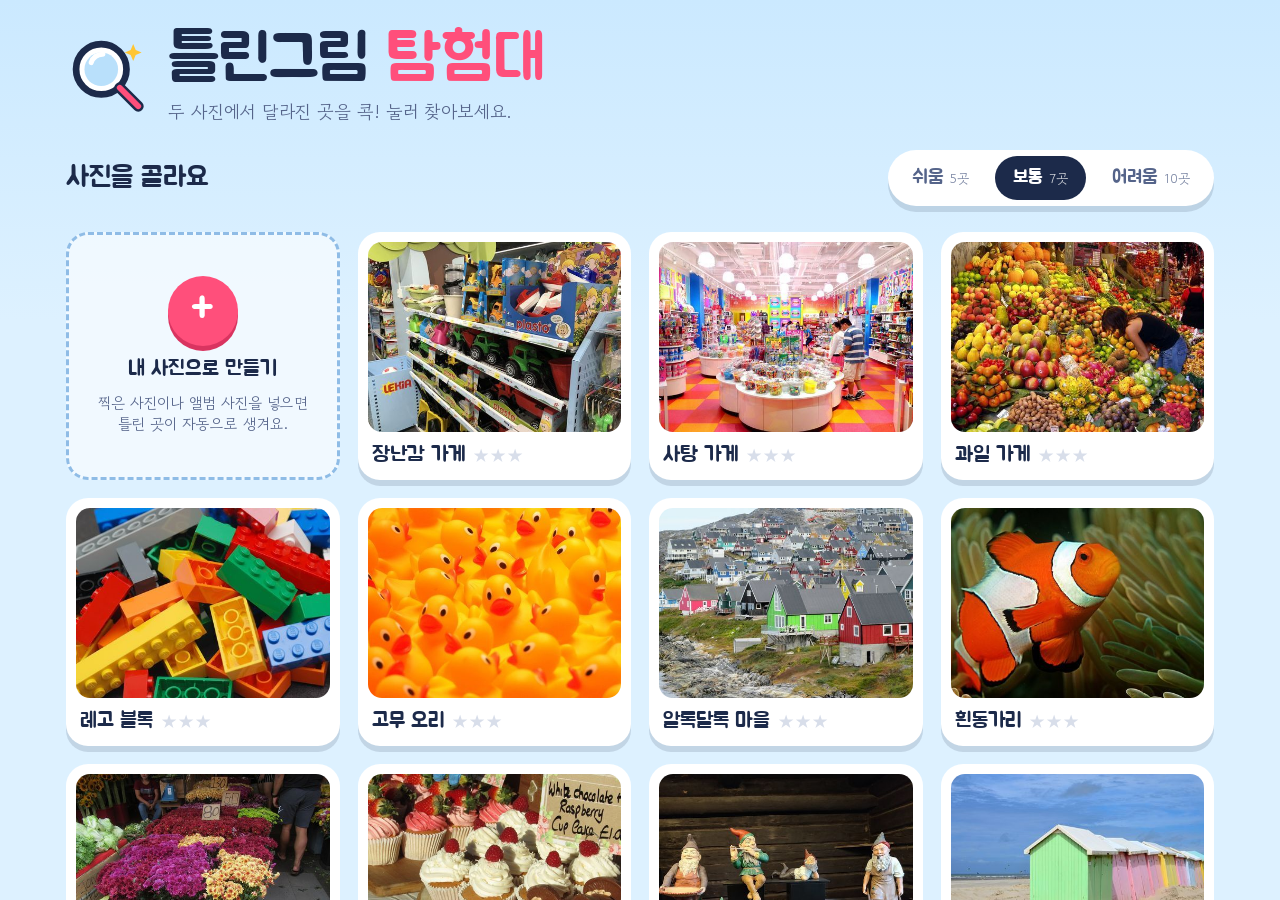
==== commit 4750960a: "Add built-in photos, seamless swap/erase blending, standalone index Co-Authored-By: Claude Opus 5.5 " ====
--- a/index.html
+++ b/index.html
@@ -46,13 +46,7 @@
 .screen[hidden] { display: none !important; }
 
 /* ---------- Home ---------- */
-#home { overflow-y: auto; -webkit-overflow-scrolling: touch;
-  background:
-    radial-gradient(circle at 12% 8%, #fff 0 60px, transparent 61px),
-    radial-gradient(circle at 18% 6%, #fff 0 44px, transparent 45px),
-    radial-gradient(circle at 88% 14%, #fff 0 52px, transparent 53px),
-    var(--sky);
-}
+#home { overflow-y: auto; -webkit-overflow-scrolling: touch; background: linear-gradient(180deg, #CBE9FF 0, var(--sky) 320px); }
 .home-in {
   width: 100%; max-width: 1180px; margin: 0 auto;
   padding-left: max(16px, env(safe-area-inset-left, 0px));
@@ -340,7 +334,143 @@
 <script>
 "use strict";
 /* ================= Data ================= */
-const PHOTOS = window.PHOTOS_DATA || [];
+const PHOTOS = [
+ {
+  "id": "toys",
+  "name": "장난감 가게",
+  "src": "photos/toys.jpg",
+  "thumb": "photos/toys_t.jpg",
+  "credit": "Grandmaster Huon",
+  "license": "CC0",
+  "page": "https://commons.wikimedia.org/wiki/File%3AToy_store_in_stockholm_10.jpg"
+ },
+ {
+  "id": "candyshop",
+  "name": "사탕 가게",
+  "src": "photos/candyshop.jpg",
+  "thumb": "photos/candyshop_t.jpg",
+  "credit": "Jim Larrison from Glen Ellyn, IL, USA",
+  "license": "CC BY 2.0",
+  "page": "https://commons.wikimedia.org/wiki/File%3AColorful_and_Inviting_Candy_Store_%2814867133277%29.jpg"
+ },
+ {
+  "id": "fruit",
+  "name": "과일 가게",
+  "src": "photos/fruit.jpg",
+  "thumb": "photos/fruit_t.jpg",
+  "credit": "en:User:Daderot",
+  "license": "CC BY-SA 3.0",
+  "page": "https://commons.wikimedia.org/wiki/File%3AFruit_Stall_in_Barcelona_Market.jpg"
+ },
+ {
+  "id": "lego",
+  "name": "레고 블록",
+  "src": "photos/lego.jpg",
+  "thumb": "photos/lego_t.jpg",
+  "credit": "Alan Chia",
+  "license": "CC BY-SA 2.0",
+  "page": "https://commons.wikimedia.org/wiki/File%3ALego_Color_Bricks.jpg"
+ },
+ {
+  "id": "ducks",
+  "name": "고무 오리",
+  "src": "photos/ducks.jpg",
+  "thumb": "photos/ducks_t.jpg",
+  "credit": "gaetanlee",
+  "license": "CC BY 2.0",
+  "page": "https://commons.wikimedia.org/wiki/File%3ARubber_duckies_So_many_ducks.jpg"
+ },
+ {
+  "id": "village",
+  "name": "알록달록 마을",
+  "src": "photos/village.jpg",
+  "thumb": "photos/village_t.jpg",
+  "credit": "amanderson2",
+  "license": "CC BY 2.0",
+  "page": "https://commons.wikimedia.org/wiki/File%3ACloseup_colorful_houses_Nuuk_Greenland.jpg"
+ },
+ {
+  "id": "nemo",
+  "name": "흰동가리",
+  "src": "photos/nemo.jpg",
+  "thumb": "photos/nemo_t.jpg",
+  "credit": "Ritiks",
+  "license": "CC BY-SA 3.0",
+  "page": "https://commons.wikimedia.org/wiki/File%3AClown_fish_in_the_Andaman_Coral_Reef.jpg"
+ },
+ {
+  "id": "flowers",
+  "name": "꽃 시장",
+  "src": "photos/flowers.jpg",
+  "thumb": "photos/flowers_t.jpg",
+  "credit": "Zarate123",
+  "license": "CC BY-SA 4.0",
+  "page": "https://commons.wikimedia.org/wiki/File%3ADangwa_Flower_Market_Manila_01.jpg"
+ },
+ {
+  "id": "cupcakes",
+  "name": "컵케이크",
+  "src": "photos/cupcakes.jpg",
+  "thumb": "photos/cupcakes_t.jpg",
+  "credit": "Alicia Fagerving",
+  "license": "CC BY-SA 3.0",
+  "page": "https://commons.wikimedia.org/wiki/File%3ACupcakes_market_stall_01.jpg"
+ },
+ {
+  "id": "gnomes",
+  "name": "정원 난쟁이",
+  "src": "photos/gnomes.jpg",
+  "thumb": "photos/gnomes_t.jpg",
+  "credit": "Trogain",
+  "license": "CC BY-SA 4.0",
+  "page": "https://commons.wikimedia.org/wiki/File%3AGarden_gnomes_-_Uraj%C3%A4rvi_Manor_Museum.jpg"
+ },
+ {
+  "id": "beach",
+  "name": "해변 오두막",
+  "src": "photos/beach.jpg",
+  "thumb": "photos/beach_t.jpg",
+  "credit": "Gzzz",
+  "license": "CC BY-SA 3.0",
+  "page": "https://commons.wikimedia.org/wiki/File%3ACabines_de_bain_Berck.jpg"
+ },
+ {
+  "id": "lollipop",
+  "name": "막대사탕",
+  "src": "photos/lollipop.jpg",
+  "thumb": "photos/lollipop_t.jpg",
+  "credit": "Islandsislands",
+  "license": "CC0",
+  "page": "https://commons.wikimedia.org/wiki/File%3ABarrels_of_Candy_in_a_Candy_Shop_in_Savannah%2C_GA.jpg"
+ },
+ {
+  "id": "sea",
+  "name": "바닷속 물고기",
+  "src": "photos/sea.jpg",
+  "thumb": "photos/sea_t.jpg",
+  "credit": "keiyac",
+  "license": "CC BY-SA 2.0",
+  "page": "https://commons.wikimedia.org/wiki/File%3ACoral_reef_life_near_Akajima_11.jpg"
+ },
+ {
+  "id": "market",
+  "name": "수박과 과일",
+  "src": "photos/market.jpg",
+  "thumb": "photos/market_t.jpg",
+  "credit": "Acabashi",
+  "license": "CC BY-SA 4.0",
+  "page": "https://commons.wikimedia.org/wiki/File%3AOutdoor_market_fruit_stall_Market_Place_Romford_London_01.jpg"
+ },
+ {
+  "id": "balloons",
+  "name": "열기구",
+  "src": "photos/balloons.jpg",
+  "thumb": "photos/balloons_t.jpg",
+  "credit": "user:AngMoKio",
+  "license": "CC BY-SA 2.5",
+  "page": "https://commons.wikimedia.org/wiki/File%3AHotair_balloons_amk.jpg"
+ }
+];
 const LEVELS = {
   easy:   { count: 5,  radius: 0.085, thr: 42, hints: 3 },
   normal: { count: 7,  radius: 0.068, thr: 34, hints: 3 },
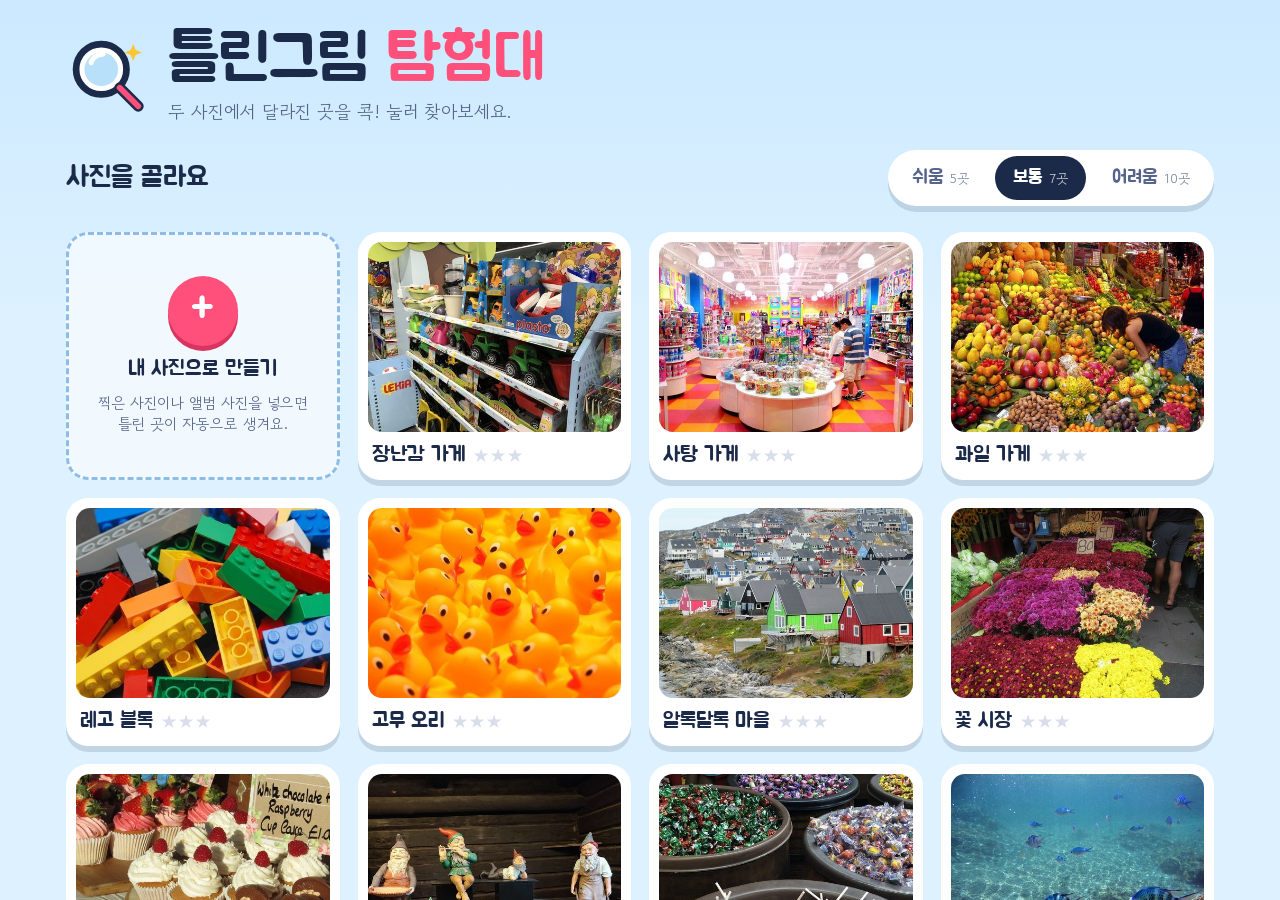
==== commit 16f9534f: "Object-level differences: segment real objects, seamless Poisson removal, add/flip/shrink Co-Authore" ====
--- a/index.html
+++ b/index.html
@@ -287,7 +287,7 @@
     <div class="how">
       <div><i>👆</i><span>다른 곳을 찾으면 <b>왼쪽이든 오른쪽이든</b> 눌러요.</span></div>
       <div><i>🤏</i><span>두 손가락으로 벌리면 <b>두 사진이 같이</b> 커져요.</span></div>
-      <div><i>💡</i><span>어려우면 <b>힌트</b>를 눌러요. 한 판에 3번!</span></div>
+      <div><i>💡</i><span>어려우면 <b>힌트</b>를 눌러요. 한 판에 3번 (어려움은 2번)!</span></div>
       <div><i>📷</i><span><b>내 사진</b>을 넣으면 새 문제가 자동으로 만들어져요.</span></div>
     </div>
 
@@ -390,15 +390,6 @@
   "page": "https://commons.wikimedia.org/wiki/File%3ACloseup_colorful_houses_Nuuk_Greenland.jpg"
  },
  {
-  "id": "nemo",
-  "name": "흰동가리",
-  "src": "photos/nemo.jpg",
-  "thumb": "photos/nemo_t.jpg",
-  "credit": "Ritiks",
-  "license": "CC BY-SA 3.0",
-  "page": "https://commons.wikimedia.org/wiki/File%3AClown_fish_in_the_Andaman_Coral_Reef.jpg"
- },
- {
   "id": "flowers",
   "name": "꽃 시장",
   "src": "photos/flowers.jpg",
@@ -424,15 +415,6 @@
   "credit": "Trogain",
   "license": "CC BY-SA 4.0",
   "page": "https://commons.wikimedia.org/wiki/File%3AGarden_gnomes_-_Uraj%C3%A4rvi_Manor_Museum.jpg"
- },
- {
-  "id": "beach",
-  "name": "해변 오두막",
-  "src": "photos/beach.jpg",
-  "thumb": "photos/beach_t.jpg",
-  "credit": "Gzzz",
-  "license": "CC BY-SA 3.0",
-  "page": "https://commons.wikimedia.org/wiki/File%3ACabines_de_bain_Berck.jpg"
  },
  {
   "id": "lollipop",
@@ -471,10 +453,11 @@
   "page": "https://commons.wikimedia.org/wiki/File%3AHotair_balloons_amk.jpg"
  }
 ];
+const MIX = [["recolor", .4], ["remove", .26], ["add", .14], ["flip", .1], ["shrink", .1]];
 const LEVELS = {
-  easy:   { count: 5,  radius: 0.085, thr: 42, hints: 3 },
-  normal: { count: 7,  radius: 0.068, thr: 34, hints: 3 },
-  hard:   { count: 10, radius: 0.054, thr: 28, hints: 3 },
+  easy:   { count: 5,  rMin: .03,  rMax: .09,  thr: 40, hue: [120, 220], mix: MIX, hints: 3 },
+  normal: { count: 7,  rMin: .022, rMax: .065, thr: 32, hue: [90, 180],  mix: MIX, hints: 3 },
+  hard:   { count: 10, rMin: .015, rMax: .045, thr: 26, hue: [60, 130],  mix: [["recolor", .36], ["remove", .3], ["add", .16], ["flip", .09], ["shrink", .09]], hints: 2 },
 };
 
 const store = {
@@ -535,10 +518,13 @@
 }
 
 /* ================= Difference engine =================
-   Works on any photo. Finds busy, colourful spots and changes them in ways that still
-   look like a real photo: recolour an object, swap it for another part of the photo,
-   mirror it, turn it, make it bigger, or erase it with nearby texture. Every change is
-   measured afterwards, and changes too faint to see are thrown away. */
+   Works on any photo, object by object:
+   1. find real objects by growing a region of similar colour from a seed point,
+      so each change follows the object's own outline instead of a round blob;
+   2. change it the way hand-made puzzles do: give it a new colour, make it vanish
+      (filled from matching background with a seamless Poisson blend), add a copy of
+      another object somewhere it fits, turn it the other way, or make it smaller;
+   3. measure the result and throw away changes that are too faint or leave a seam. */
 function loadImage(src) {
   return new Promise((res, rej) => { const im = new Image(); im.decoding = "async"; im.onload = () => res(im); im.onerror = rej; im.src = src; });
 }
@@ -547,49 +533,308 @@
   const L = LEVELS[levelKey], R = mulberry(seed);
   const maxSide = 1400;
   const k = Math.min(1, maxSide / Math.max(img.naturalWidth, img.naturalHeight));
-  const W = Math.round(img.naturalWidth * k), H = Math.round(img.naturalHeight * k);
+  const W = Math.round(img.naturalWidth * k), H = Math.round(img.naturalHeight * k), N = W * H;
   const cv = document.createElement("canvas"); cv.width = W; cv.height = H;
   const cx = cv.getContext("2d", { willReadFrequently: true });
   cx.drawImage(img, 0, 0, W, H);
   const src = cx.getImageData(0, 0, W, H), S = src.data;
-  const out = new Uint8ClampedArray(S);
-
-  // --- detail map on an 8px grid: edges + colour, used to pick interesting spots
-  const cs = 8, gw = Math.floor(W / cs), gh = Math.floor(H / cs);
-  const lum = new Float32Array(W * H);
-  for (let i = 0, p = 0; i < W * H; i++, p += 4) lum[i] = .299 * S[p] + .587 * S[p + 1] + .114 * S[p + 2];
-  const cell = new Float32Array(gw * gh), satc = new Float32Array(gw * gh);
-  for (let y = 1; y < gh * cs - 1; y++) for (let x = 1; x < gw * cs - 1; x++) {
+  const B = Math.min(W, H);
+
+  // original (o*) and working copy (c*) as float channels
+  const oR = new Float32Array(N), oG = new Float32Array(N), oB = new Float32Array(N);
+  for (let i = 0, p = 0; i < N; i++, p += 4) { oR[i] = S[p]; oG[i] = S[p + 1]; oB[i] = S[p + 2]; }
+  const cR = oR.slice(), cG = oG.slice(), cB = oB.slice();
+  const O = [oR, oG, oB], C = [cR, cG, cB];
+
+  // smoothed Lab for segmentation
+  function blur3(a) {
+    const t = new Float32Array(N), o = new Float32Array(N);
+    for (let y = 0; y < H; y++) { const r = y * W; for (let x = 0; x < W; x++) { const l = x > 0 ? x - 1 : x, rr = x < W - 1 ? x + 1 : x; t[r + x] = (a[r + l] + a[r + x] + a[r + rr]) / 3; } }
+    for (let y = 0; y < H; y++) { const u = (y > 0 ? y - 1 : y) * W, d = (y < H - 1 ? y + 1 : y) * W, r = y * W; for (let x = 0; x < W; x++) o[r + x] = (t[u + x] + t[r + x] + t[d + x]) / 3; }
+    return o;
+  }
+  const sR = blur3(blur3(oR)), sG = blur3(blur3(oG)), sB = blur3(blur3(oB));
+  const lin = new Float32Array(256);
+  for (let i = 0; i < 256; i++) { const v = i / 255; lin[i] = v <= .04045 ? v / 12.92 : Math.pow((v + .055) / 1.055, 2.4); }
+  const fl = (v) => { const x = Math.max(0, Math.min(255, v)); const i = x | 0, f = x - i; return lin[i] * (1 - f) + lin[Math.min(255, i + 1)] * f; };
+  const LL = new Float32Array(N), LA = new Float32Array(N), LB = new Float32Array(N);
+  for (let i = 0; i < N; i++) {
+    const r = fl(sR[i]), g = fl(sG[i]), b = fl(sB[i]);
+    const X = (.4124 * r + .3576 * g + .1805 * b) / .9505, Y = .2126 * r + .7152 * g + .0722 * b, Z = (.0193 * r + .1192 * g + .9505 * b) / 1.089;
+    const f = (t) => t > .008856 ? Math.cbrt(t) : 7.787 * t + 16 / 116;
+    const fx = f(X), fy = f(Y), fz = f(Z);
+    LL[i] = 116 * fy - 16; LA[i] = 500 * (fx - fy); LB[i] = 200 * (fy - fz);
+  }
+  const grad = new Float32Array(N);
+  for (let y = 1; y < H - 1; y++) for (let x = 1; x < W - 1; x++) {
     const i = y * W + x;
-    const g = Math.abs(lum[i + 1] - lum[i - 1]) + Math.abs(lum[i + W] - lum[i - W]);
-    const ci = ((y / cs) | 0) * gw + ((x / cs) | 0);
-    cell[ci] += g;
-    const p = i * 4, mx = Math.max(S[p], S[p + 1], S[p + 2]), mn = Math.min(S[p], S[p + 1], S[p + 2]);
-    satc[ci] += mx ? (mx - mn) / mx : 0;
-  }
-  const n = cs * cs;
-  for (let i = 0; i < cell.length; i++) { cell[i] /= n; satc[i] /= n; }
-
-  const base = Math.min(W, H) * L.radius;
-  const wr = Math.max(1, Math.round(base / cs * .7));
-  const score = new Float32Array(gw * gh);
+    grad[i] = Math.abs(LL[i + 1] - LL[i - 1]) + Math.abs(LL[i + W] - LL[i - W]) + .5 * (Math.abs(LA[i + 1] - LA[i - 1]) + Math.abs(LB[i + W] - LB[i - W]));
+  }
+
+  // seed candidates: cells with lots of edges (that is where objects are)
+  const cs = 12, gw = Math.floor(W / cs), gh = Math.floor(H / cs);
+  const cell = new Float32Array(gw * gh);
+  for (let y = 0; y < gh * cs; y++) for (let x = 0; x < gw * cs; x++) cell[((y / cs) | 0) * gw + ((x / cs) | 0)] += grad[y * W + x];
+  let cmax = 0; for (const v of cell) cmax = Math.max(cmax, v);
+  let rMin = B * L.rMin, rMax = B * L.rMax;
+  const margin = rMax * 1.3;
+  const cands = [];
   for (let gy = 0; gy < gh; gy++) for (let gx = 0; gx < gw; gx++) {
-    let s = 0, c = 0, sat = 0;
-    for (let yy = gy - wr; yy <= gy + wr; yy++) for (let xx = gx - wr; xx <= gx + wr; xx++) {
-      if (xx < 0 || yy < 0 || xx >= gw || yy >= gh) continue;
-      s += cell[yy * gw + xx]; sat += satc[yy * gw + xx]; c++;
-    }
-    score[gy * gw + gx] = (s / c) * (0.6 + sat / c);
-  }
-  let maxScore = 0; for (const v of score) maxScore = Math.max(maxScore, v);
-
-  // bilinear sample from the ORIGINAL image
-  function sample(x, y, o) {
-    x = Math.max(0, Math.min(W - 1.001, x)); y = Math.max(0, Math.min(H - 1.001, y));
-    const x0 = x | 0, y0 = y | 0, fx = x - x0, fy = y - y0;
-    const p00 = (y0 * W + x0) * 4, p10 = p00 + 4, p01 = p00 + W * 4, p11 = p01 + 4;
+    const x = gx * cs + cs / 2, y = gy * cs + cs / 2;
+    if (x < margin || y < margin || x > W - margin || y > H - margin) continue;
+    cands.push({ x, y, w: .05 + Math.pow(cell[gy * gw + gx] / (cmax || 1), 1.3) });
+  }
+  const totalW = cands.reduce((a, c) => a + c.w, 0);
+  const pick = () => { let r = R() * totalW; for (const c of cands) { r -= c.w; if (r <= 0) return c; } return cands[cands.length - 1]; };
+
+  /* ---- segmentation: region growing in Lab ---- */
+  function segment(sx, sy) {
+    // snap the seed to the calmest pixel nearby, so it sits inside an object, not on its edge
+    let bx = sx | 0, by = sy | 0, bg = Infinity;
+    for (let t = 0; t < 24; t++) {
+      const x = (sx + (R() - .5) * cs * 1.5) | 0, y = (sy + (R() - .5) * cs * 1.5) | 0;
+      if (x < 1 || y < 1 || x >= W - 1 || y >= H - 1) continue;
+      if (grad[y * W + x] < bg) { bg = grad[y * W + x]; bx = x; by = y; }
+    }
+    const box = Math.ceil(rMax * 1.7);
+    const x0 = Math.max(0, bx - box), y0 = Math.max(0, by - box), x1 = Math.min(W - 1, bx + box), y1 = Math.min(H - 1, by + box);
+    const w = x1 - x0 + 1, h = y1 - y0 + 1;
+    const minA = Math.PI * rMin * rMin, maxA = Math.PI * rMax * rMax;
+    let best = null;
+    const seen = new Int32Array(w * h), q = new Int32Array(w * h);
+    let stamp = 0;
+    for (const T of [7, 10, 13, 17, 22]) {
+      stamp++;
+      let head = 0, tail = 0, area = 0, mL = 0, mA = 0, mB = 0, touched = false, tooBig = false;
+      const si = (by - y0) * w + (bx - x0);
+      q[tail++] = si; seen[si] = stamp;
+      while (head < tail) {
+        const li = q[head++], lx = li % w, ly = (li / w) | 0, gi = (ly + y0) * W + lx + x0;
+        area++; mL += (LL[gi] - mL) / area; mA += (LA[gi] - mA) / area; mB += (LB[gi] - mB) / area;
+        if (area > maxA) { tooBig = true; break; }
+        if (lx === 0 || ly === 0 || lx === w - 1 || ly === h - 1) { touched = true; break; }
+        for (let d = 0; d < 4; d++) {
+          const nx = lx + (d === 0 ? 1 : d === 1 ? -1 : 0), ny = ly + (d === 2 ? 1 : d === 3 ? -1 : 0);
+          const ni = ny * w + nx; if (seen[ni] === stamp) continue;
+          const gn = (ny + y0) * W + nx + x0;
+          const dm = Math.hypot(LL[gn] - mL, LA[gn] - mA, LB[gn] - mB);
+          const dn = Math.hypot(LL[gn] - LL[gi], LA[gn] - LA[gi], LB[gn] - LB[gi]);
+          if (dm < T && dn < T * .45) { seen[ni] = stamp; q[tail++] = ni; }
+        }
+      }
+      if (tooBig || touched) break;
+      if (area >= minA) {
+        const m = new Uint8Array(w * h);
+        for (let i = 0; i < tail; i++) m[q[i]] = 1;
+        best = { m, area };
+      }
+    }
+    if (!best) return null;
+    let m = best.m;
+    m = erode(dilate(m, w, h, 2), w, h, 2);   // close small notches
+    fillHoles(m, w, h);
+    let bx0 = w, by0 = h, bx1 = 0, by1 = 0, A = 0, sxm = 0, sym = 0;
+    for (let y = 0; y < h; y++) for (let x = 0; x < w; x++) if (m[y * w + x]) { A++; sxm += x; sym += y; if (x < bx0) bx0 = x; if (x > bx1) bx1 = x; if (y < by0) by0 = y; if (y > by1) by1 = y; }
+    const bw = bx1 - bx0 + 1, bh = by1 - by0 + 1;
+    if (A / (bw * bh) < .28 || Math.max(bw, bh) / Math.min(bw, bh) > 3.5) return null;   // stringy shapes look like noise
+    if (bw > rMax * 2.6 || bh > rMax * 2.6) return null;
+    // how much does it stand out? compare a ring just inside the outline with a ring just outside,
+    // and check that a real edge runs all the way around (a whole object, not a random chunk)
+    const in2 = erode(m, w, h, 2), in4 = erode(in2, w, h, 2), out1 = dilate(m, w, h, 1), out4 = dilate(out1, w, h, 3), in1 = erode(m, w, h, 1);
+    const acc = [0, 0, 0, 0, 0, 0]; let ni = 0, no = 0, nb = 0, edged = 0;
+    let edgeThr = 0, en = 0;
+    for (let i = 0; i < w * h; i += 7) { edgeThr += grad[(((i / w) | 0) + y0) * W + (i % w) + x0]; en++; }
+    edgeThr = Math.max(12, edgeThr / en * 1.1);
+    for (let i = 0; i < w * h; i++) {
+      const g = (((i / w) | 0) + y0) * W + (i % w) + x0;
+      if (in2[i] && !in4[i]) { acc[0] += LL[g]; acc[1] += LA[g]; acc[2] += LB[g]; ni++; }
+      else if (out4[i] && !out1[i]) { acc[3] += LL[g]; acc[4] += LA[g]; acc[5] += LB[g]; no++; }
+      if (m[i] && !in1[i]) { nb++; let gm = 0; for (const d of [0, 1, -1, w, -w, 2, -2]) { const j = g + (d === w ? W : d === -w ? -W : d); if (j >= 0 && j < N) gm = Math.max(gm, grad[j]); } if (gm > edgeThr) edged++; }
+    }
+    if (!ni || !no) return null;
+    const contrast = Math.hypot(acc[0] / ni - acc[3] / no, acc[1] / ni - acc[4] / no, acc[2] / ni - acc[5] / no);
+    const closed = nb ? edged / nb : 0;
+    return { x0, y0, w, h, m, A, contrast, closed, cx: x0 + sxm / A, cy: y0 + sym / A, bx0: x0 + bx0, by0: y0 + by0, bx1: x0 + bx1, by1: y0 + by1 };
+  }
+  function dilate(m, w, h, r) {
+    let a = m;
+    for (let k = 0; k < r; k++) {
+      const o = new Uint8Array(w * h);
+      for (let y = 0; y < h; y++) for (let x = 0; x < w; x++) { const i = y * w + x; o[i] = a[i] || (x > 0 && a[i - 1]) || (x < w - 1 && a[i + 1]) || (y > 0 && a[i - w]) || (y < h - 1 && a[i + w]) ? 1 : 0; }
+      a = o;
+    }
+    return a;
+  }
+  function erode(m, w, h, r) {
+    let a = m;
+    for (let k = 0; k < r; k++) {
+      const o = new Uint8Array(w * h);
+      for (let y = 0; y < h; y++) for (let x = 0; x < w; x++) { const i = y * w + x; o[i] = a[i] && x > 0 && a[i - 1] && x < w - 1 && a[i + 1] && y > 0 && a[i - w] && y < h - 1 && a[i + w] ? 1 : 0; }
+      a = o;
+    }
+    return a;
+  }
+  function fillHoles(m, w, h) {
+    const out = new Uint8Array(w * h), q = [];
+    for (let x = 0; x < w; x++) { q.push(x, (h - 1) * w + x); }
+    for (let y = 0; y < h; y++) { q.push(y * w, y * w + w - 1); }
+    while (q.length) { const i = q.pop(); if (out[i] || m[i]) continue; out[i] = 1; const x = i % w, y = (i / w) | 0;
+      if (x > 0) q.push(i - 1); if (x < w - 1) q.push(i + 1); if (y > 0) q.push(i - w); if (y < h - 1) q.push(i + w); }
+    for (let i = 0; i < w * h; i++) if (!out[i]) m[i] = 1;
+  }
+  // soft alpha from a hard mask (1px feather)
+  function soften(m, w, h) {
+    const a = new Float32Array(w * h);
+    for (let y = 0; y < h; y++) for (let x = 0; x < w; x++) {
+      let s = 0, c = 0;
+      for (let dy = -1; dy <= 1; dy++) for (let dx = -1; dx <= 1; dx++) { const xx = x + dx, yy = y + dy; if (xx < 0 || yy < 0 || xx >= w || yy >= h) continue; s += m[yy * w + xx]; c++; }
+      a[y * w + x] = s / c;
+    }
+    return a;
+  }
+
+  /* ---- undo support ---- */
+  function backup(x0, y0, x1, y1) {
+    x0 = Math.max(0, x0); y0 = Math.max(0, y0); x1 = Math.min(W - 1, x1); y1 = Math.min(H - 1, y1);
+    const w = x1 - x0 + 1, h = y1 - y0 + 1, d = [new Float32Array(w * h), new Float32Array(w * h), new Float32Array(w * h)];
+    for (let y = 0; y < h; y++) for (let x = 0; x < w; x++) { const g = (y + y0) * W + x + x0; for (let c = 0; c < 3; c++) d[c][y * w + x] = C[c][g]; }
+    return () => { for (let y = 0; y < h; y++) for (let x = 0; x < w; x++) { const g = (y + y0) * W + x + x0; for (let c = 0; c < 3; c++) C[c][g] = d[c][y * w + x]; } };
+  }
+
+  /* ---- remove an object: Poisson-blend a matching background patch into its outline ---- */
+  function removeSeg(sg) {
+    const { x0, y0, w, h } = sg;
+    const hole = dilate(sg.m, w, h, 3);
+    const band = [];
+    const ring = dilate(hole, w, h, 4);
+    for (let i = 0; i < w * h; i++) if (ring[i] && !hole[i]) band.push(i);
+    if (band.length < 20) return false;
+    const D = Math.max(sg.bx1 - sg.bx0, sg.by1 - sg.by0) + 8;
+    let best = null, bestS = Infinity;
+    for (let t = 0; t < 90; t++) {
+      const ang = R() * Math.PI * 2, dist = D * (1.05 + R() * 2.6);
+      const dx = Math.round(Math.cos(ang) * dist), dy = Math.round(Math.sin(ang) * dist);
+      if (x0 + dx < 0 || y0 + dy < 0 || x0 + w + dx > W || y0 + h + dy > H) continue;
+      // compare band (target) with band at offset (source), after removing the average colour shift
+      let m0 = 0, m1 = 0, m2 = 0;
+      const step = Math.max(1, (band.length / 160) | 0);
+      let n = 0;
+      for (let j = 0; j < band.length; j += step) { const li = band[j], gt = (((li / w) | 0) + y0) * W + (li % w) + x0, gs = gt + dy * W + dx;
+        m0 += C[0][gt] - oR[gs]; m1 += C[1][gt] - oG[gs]; m2 += C[2][gt] - oB[gs]; n++; }
+      m0 /= n; m1 /= n; m2 /= n;
+      let ssd = 0;
+      for (let j = 0; j < band.length; j += step) { const li = band[j], gt = (((li / w) | 0) + y0) * W + (li % w) + x0, gs = gt + dy * W + dx;
+        ssd += Math.abs(C[0][gt] - oR[gs] - m0) + Math.abs(C[1][gt] - oG[gs] - m1) + Math.abs(C[2][gt] - oB[gs] - m2); }
+      ssd /= n * 3;
+      // the source must look like background, not like another object
+      let ge = 0, gn = 0, be = 0;
+      for (let i = 0; i < w * h; i += 3) if (hole[i]) { const gt = (((i / w) | 0) + y0) * W + (i % w) + x0; ge += grad[gt + dy * W + dx]; gn++; }
+      for (let j = 0; j < band.length; j += step) { const li = band[j]; be += grad[(((li / w) | 0) + y0) * W + (li % w) + x0]; }
+      ge /= gn || 1; be /= n;
+      const sc = ssd + Math.max(0, ge - be * 1.3) * .8 + Math.max(0, be * .6 - ge) * .6 + (Math.abs(m0) + Math.abs(m1) + Math.abs(m2)) * .05;
+      if (sc < bestS) { bestS = sc; best = { dx, dy }; }
+    }
+    if (!best || bestS > 50) return false;
+    poisson(hole, x0, y0, w, h, best.dx, best.dy);
+    // reject a blurry smudge in a detailed area: the fill must keep some texture
+    const lum = (g) => .299 * cR[g] + .587 * cG[g] + .114 * cB[g];
+    let fe = 0, fn = 0, bnd = 0, bn = 0;
+    for (let i = 0; i < w * h; i++) {
+      const x = i % w, y = (i / w) | 0, g = (y + y0) * W + x + x0;
+      if (x + x0 < 1 || y + y0 < 1 || x + x0 >= W - 1 || y + y0 >= H - 1) continue;
+      const e = Math.abs(lum(g + 1) - lum(g - 1)) + Math.abs(lum(g + W) - lum(g - W));
+      if (hole[i] && !sg.m[i]) continue;
+      if (sg.m[i]) { fe += e; fn++; } else if (ring[i]) { bnd += e; bn++; }
+    }
+    fe /= fn || 1; bnd /= bn || 1;
+    if (bnd > 10 && fe < bnd * .4) return false;
+    return true;
+  }
+  // solve  Δf = Δg  inside mask, f = current image on the border (seamless clone)
+  function poisson(mask, x0, y0, w, h, dx, dy) {
+    const idx = [];
+    for (let i = 0; i < w * h; i++) {
+      if (!mask[i]) continue;
+      const x = i % w, y = (i / w) | 0;
+      if (x + x0 <= 0 || y + y0 <= 0 || x + x0 >= W - 1 || y + y0 >= H - 1) continue;
+      idx.push(i);
+    }
+    const inM = new Uint8Array(w * h); for (const i of idx) inM[i] = 1;
     for (let c = 0; c < 3; c++) {
-      o[c] = (S[p00 + c] * (1 - fx) + S[p10 + c] * fx) * (1 - fy) + (S[p01 + c] * (1 - fx) + S[p11 + c] * fx) * fy;
+      const T = C[c], G = O[c];
+      const f = new Float32Array(w * h);
+      // start from the source plus the mean border offset
+      let off = 0, on = 0;
+      for (const i of idx) { const x = i % w, y = (i / w) | 0, g = (y + y0) * W + x + x0;
+        for (const n of [-1, 1, -w, w]) { if (!inM[i + n]) { const gn = g + (n === -1 ? -1 : n === 1 ? 1 : n === -w ? -W : W); off += T[gn] - G[gn + dy * W + dx]; on++; } } }
+      off = on ? off / on : 0;
+      for (const i of idx) { const x = i % w, y = (i / w) | 0; f[i] = G[(y + y0 + dy) * W + x + x0 + dx] + off; }
+      const omega = 1.85, iters = Math.min(260, 60 + Math.sqrt(idx.length) * 2.2);
+      for (let it = 0; it < iters; it++) {
+        for (const i of idx) {
+          const x = i % w, y = (i / w) | 0, g = (y + y0) * W + x + x0, gs = g + dy * W + dx;
+          let s = 0;
+          for (let d = 0; d < 4; d++) {
+            const ln = d === 0 ? i - 1 : d === 1 ? i + 1 : d === 2 ? i - w : i + w;
+            const gn = d === 0 ? g - 1 : d === 1 ? g + 1 : d === 2 ? g - W : g + W;
+            s += (inM[ln] ? f[ln] : T[gn]) + (G[gs] - G[gn + dy * W + dx]);
+          }
+          f[i] += omega * (s / 4 - f[i]);
+        }
+      }
+      for (const i of idx) { const x = i % w, y = (i / w) | 0; T[(y + y0) * W + x + x0] = Math.max(0, Math.min(255, f[i])); }
+    }
+  }
+
+  /* ---- paste an object (from the original) with a transform, following its outline ---- */
+  function pasteSeg(sg, tx, ty, mode, scale) {
+    // tx,ty: where the object's centre goes. mode: "copy" | "flip"
+    const { x0, y0, w, h } = sg, a = soften(sg.m, w, h);
+    const s = scale || 1;
+    const ox0 = Math.floor(tx - (sg.cx - x0) * s) - 2, oy0 = Math.floor(ty - (sg.cy - y0) * s) - 2;
+    const ow = Math.ceil(w * s) + 4, oh = Math.ceil(h * s) + 4;
+    for (let y = 0; y < oh; y++) for (let x = 0; x < ow; x++) {
+      const gx = ox0 + x, gy = oy0 + y; if (gx < 0 || gy < 0 || gx >= W || gy >= H) continue;
+      // map back into the source box
+      let ux = (gx - tx) / s, uy = (gy - ty) / s;
+      if (mode === "flip") ux = -ux;
+      const lx = ux + (sg.cx - x0), ly = uy + (sg.cy - y0);
+      if (lx < 0 || ly < 0 || lx > w - 1.001 || ly > h - 1.001) continue;
+      const ix = lx | 0, iy = ly | 0, fx = lx - ix, fy = ly - iy, i00 = iy * w + ix;
+      const al = (a[i00] * (1 - fx) + a[i00 + 1] * fx) * (1 - fy) + (a[i00 + w] * (1 - fx) + a[i00 + w + 1] * fx) * fy;
+      if (al <= 0) continue;
+      const g00 = (iy + y0) * W + ix + x0, g = gy * W + gx;
+      for (let c = 0; c < 3; c++) {
+        const Gc = O[c];
+        const v = (Gc[g00] * (1 - fx) + Gc[g00 + 1] * fx) * (1 - fy) + (Gc[g00 + W] * (1 - fx) + Gc[g00 + W + 1] * fx) * fy;
+        C[c][g] = C[c][g] * (1 - al) + v * al;
+      }
+    }
+    return { bx0: ox0, by0: oy0, bx1: ox0 + ow, by1: oy0 + oh };
+  }
+
+  /* ---- recolour along the outline ---- */
+  function recolor(sg) {
+    const { x0, y0, w, h } = sg, a = soften(dilate(sg.m, w, h, 1), w, h);
+    let sat = 0, n = 0;
+    for (let i = 0; i < w * h; i++) if (sg.m[i]) { const g = (((i / w) | 0) + y0) * W + (i % w) + x0; const hv = rgb2hsv(oR[g], oG[g], oB[g]); sat += hv[1]; n++; }
+    sat /= n || 1;
+    let hx = 0, hy = 0;
+    for (let i = 0; i < w * h; i += 2) if (sg.m[i]) { const g = (((i / w) | 0) + y0) * W + (i % w) + x0; const hv = rgb2hsv(oR[g], oG[g], oB[g]); hx += Math.cos(hv[0] * Math.PI / 180) * hv[1]; hy += Math.sin(hv[0] * Math.PI / 180) * hv[1]; }
+    const mh = (Math.atan2(hy, hx) * 180 / Math.PI + 360) % 360;
+    if (mh > 8 && mh < 45 && sat > .18 && sat < .6) return false;   // looks like skin: faces turning blue is silly, not tricky
+    const grey = sat < .14;
+    const shift = L.hue[0] + R() * (L.hue[1] - L.hue[0]);
+    const tintH = R() * 360;
+    for (let i = 0; i < w * h; i++) {
+      const al = a[i]; if (!al) continue;
+      const g = (((i / w) | 0) + y0) * W + (i % w) + x0;
+      const hv = rgb2hsv(C[0][g], C[1][g], C[2][g]);
+      let nh, ns, nv = hv[2];
+      if (grey) { nh = tintH; ns = .45 + hv[1]; nv = Math.min(1, nv * 1.02); }
+      else { nh = (hv[0] + shift) % 360; ns = Math.min(1, hv[1] * 1.05); }
+      const rgb = hsv2rgb(nh, ns, nv);
+      for (let c = 0; c < 3; c++) C[c][g] = C[c][g] * (1 - al) + rgb[c] * al;
     }
   }
   function rgb2hsv(r, g, b) {
@@ -600,6 +845,7 @@
     return [h, mx ? d / mx : 0, mx];
   }
   function hsv2rgb(h, s, v) {
+    s = Math.max(0, Math.min(1, s));
     const c = v * s, x = c * (1 - Math.abs((h / 60) % 2 - 1)), m = v - c;
     let r, g, b;
     if (h < 60) [r, g, b] = [c, x, 0]; else if (h < 120) [r, g, b] = [x, c, 0]; else if (h < 180) [r, g, b] = [0, c, x];
@@ -607,140 +853,100 @@
     return [(r + m) * 255, (g + m) * 255, (b + m) * 255];
   }
 
+  /* ---- how visible is a change? ---- */
+  function measure(x0, y0, x1, y1) {
+    x0 = Math.max(0, x0 | 0); y0 = Math.max(0, y0 | 0); x1 = Math.min(W - 1, x1 | 0); y1 = Math.min(H - 1, y1 | 0);
+    let n = 0, sum = 0, mnx = W, mny = H, mxx = 0, mxy = 0;
+    for (let y = y0; y <= y1; y++) for (let x = x0; x <= x1; x++) {
+      const g = y * W + x, d = (Math.abs(cR[g] - oR[g]) + Math.abs(cG[g] - oG[g]) + Math.abs(cB[g] - oB[g])) / 3;
+      if (d > 20) { n++; sum += d; if (x < mnx) mnx = x; if (x > mxx) mxx = x; if (y < mny) mny = y; if (y > mxy) mxy = y; }
+    }
+    return { n, mean: n ? sum / n : 0, bx0: mnx, by0: mny, bx1: mxx, by1: mxy };
+  }
+
   const diffs = [];
-  const tmp = [0, 0, 0];
-  const cands = [];
-  for (let gy = 0; gy < gh; gy++) for (let gx = 0; gx < gw; gx++) {
-    const x = gx * cs + cs / 2, y = gy * cs + cs / 2;
-    if (x < base * 1.25 || y < base * 1.25 || x > W - base * 1.25 || y > H - base * 1.25) continue;
-    const s = score[gy * gw + gx] / (maxScore || 1);
-    if (s > .18) cands.push({ x, y, w: Math.pow(s, 1.6) });
-  }
-  // fallback: whole interior if the photo is very plain
-  if (cands.length < L.count * 4) for (let gy = 0; gy < gh; gy += 2) for (let gx = 0; gx < gw; gx += 2) {
-    const x = gx * cs, y = gy * cs;
-    if (x > base * 1.25 && y > base * 1.25 && x < W - base * 1.25 && y < H - base * 1.25) cands.push({ x, y, w: .05 });
-  }
-  let totalW = cands.reduce((a, c) => a + c.w, 0);
-  function pick() { let r = R() * totalW; for (const c of cands) { r -= c.w; if (r <= 0) return c; } return cands[cands.length - 1]; }
-
-  const TYPES = ["color", "color", "color", "erase", "erase", "swap", "swap", "mirror", "turn", "grow"];
-  const minDist = base * 2.7;
-
-  function tryApply(type, cxp, cyp, rx, ry, thr) {
-    const x0 = Math.max(0, Math.floor(cxp - rx - 2)), x1 = Math.min(W - 1, Math.ceil(cxp + rx + 2));
-    const y0 = Math.max(0, Math.floor(cyp - ry - 2)), y1 = Math.min(H - 1, Math.ceil(cyp + ry + 2));
-    const bw = x1 - x0 + 1, bh = y1 - y0 + 1;
-    const buf = new Float32Array(bw * bh * 3), alpha = new Float32Array(bw * bh);
-    // type parameters
-    let hueShift = 0, sx = 0, sy = 0, ang = 0, grow = 1, flipV = false;
-    if (type === "color") {
-      // skip grey areas: recolouring them shows nothing
-      let sat = 0, c = 0;
-      for (let y = y0; y <= y1; y += 3) for (let x = x0; x <= x1; x += 3) { const p = (y * W + x) * 4; const h = rgb2hsv(S[p], S[p + 1], S[p + 2]); sat += h[1]; c++; }
-      if (sat / c < .2) return null;
-      hueShift = 110 + R() * 140;
-    }
-    let off = [0, 0, 0];
-    if (type === "swap" || type === "erase") {
-      // swap: bring in another busy spot whose surroundings match, so the seam disappears.
-      // erase: bring in a calm spot with matching surroundings, so the object vanishes.
-      const ring = (px, py, d, n, o) => {
-        for (let i = 0; i < n; i++) {
-          const a = i / n * Math.PI * 2;
-          sample(px + Math.cos(a) * rx * d, py + Math.sin(a) * ry * d, tmp);
-          o.push(tmp[0], tmp[1], tmp[2]);
+  const gap = B * .035;
+  const free = (b) => !diffs.some(d => b.bx0 - gap < d.bx1 && b.bx1 + gap > d.bx0 && b.by0 - gap < d.by1 && b.by1 + gap > d.by0);
+  let minPix = Math.PI * rMin * rMin * .45;
+  const t0 = performance.now();
+  let thr = L.thr;
+  const typeBag = () => { const r = R(); let acc = 0; for (const [t, w] of L.mix) { acc += w; if (r < acc) return t; } return L.mix[0][0]; };
+
+  // if a photo does not have enough suitable objects, loosen the rules step by step
+  let phase = 0, relax = 1;
+  const minPix0 = minPix;
+  for (let attempt = 0; attempt < 1500 && diffs.length < L.count; attempt++) {
+    const el = performance.now() - t0;
+    if (el > 9000) break;
+    const want = attempt > 1000 || el > 6500 ? 2 : attempt > 500 || el > 3500 ? 1 : 0;
+    if (want > phase) {
+      phase = want;
+      relax = phase === 1 ? .75 : .5;
+      rMin = B * L.rMin * (phase === 1 ? .7 : .5); rMax = B * L.rMax * (phase === 1 ? 1.5 : 2.2);
+      thr = L.thr * (phase === 1 ? .85 : .7);
+      minPix = minPix0 * (phase === 1 ? .5 : .3);
+    }
+    const c = pick();
+    const sg = segment(c.x, c.y);
+    if (!sg || !free(sg)) continue;
+    let type = typeBag();
+    const last = diffs.length ? diffs[diffs.length - 1].type : null;
+    if (type === last && R() < .6) type = typeBag();
+    // whole, clearly outlined objects only; moving or copying needs an even cleaner outline
+    const need = type === "recolor" ? [14, .55] : type === "remove" ? [18, .68] : [24, .72];
+    if (sg.contrast < need[0] * relax || sg.closed < need[1] * relax) continue;
+    const pad = Math.max(sg.bx1 - sg.bx0, sg.by1 - sg.by0) * .9 + 8;
+    let region, undo;
+    if (type === "recolor") {
+      undo = backup(sg.bx0 - 4, sg.by0 - 4, sg.bx1 + 4, sg.by1 + 4);
+      if (recolor(sg) === false) { undo(); continue; }
+      region = sg;
+    } else if (type === "remove") {
+      undo = backup(sg.x0, sg.y0, sg.x0 + sg.w, sg.y0 + sg.h);
+      if (!removeSeg(sg)) { undo(); continue; }
+      region = sg;
+    } else if (type === "flip" || type === "shrink") {
+      undo = backup(sg.x0, sg.y0, sg.x0 + sg.w, sg.y0 + sg.h);
+      if (!removeSeg(sg)) { undo(); continue; }
+      if (type === "flip") pasteSeg(sg, sg.cx, sg.cy, "flip", 1);
+      else { const s = .62; pasteSeg(sg, sg.cx, sg.cy + (sg.by1 - sg.cy) * (1 - s), "copy", s); }
+      region = sg;
+    } else if (type === "add") {
+      // put a copy of this object somewhere calm whose colours match the object's surroundings
+      const bw = sg.bx1 - sg.bx0 + 1, bh = sg.by1 - sg.by0 + 1;
+      let best = null, bestS = Infinity;
+      const ringPts = [];
+      for (let t = 0; t < 24; t++) { const an = t / 24 * Math.PI * 2; ringPts.push([Math.cos(an) * (bw / 2 + 5), Math.sin(an) * (bh / 2 + 5)]); }
+      const ctrX = (sg.bx0 + sg.bx1) / 2, ctrY = (sg.by0 + sg.by1) / 2;
+      for (let t = 0; t < 70; t++) {
+        const px = bw + R() * (W - bw * 2), py = bh + R() * (H - bh * 2);
+        const box = { bx0: px - bw / 2, by0: py - bh / 2, bx1: px + bw / 2, by1: py + bh / 2 };
+        if (!free(box)) continue;
+        if (Math.abs(px - ctrX) < bw * 1.4 && Math.abs(py - ctrY) < bh * 1.4) continue;
+        let s = 0, ge = 0;
+        for (const [ux, uy] of ringPts) {
+          const gs = Math.round(ctrY + uy) * W + Math.round(ctrX + ux), gt = Math.round(py + uy) * W + Math.round(px + ux);
+          if (gs < 0 || gs >= N || gt < 0 || gt >= N) { s += 999; continue; }
+          s += Math.abs(oR[gs] - cR[gt]) + Math.abs(oG[gs] - cG[gt]) + Math.abs(oB[gs] - cB[gt]);
         }
-        return o;
-      };
-      const tRing = ring(cxp, cyp, .93, 28, []), tCore = ring(cxp, cyp, .35, 12, ring(cxp, cyp, .1, 4, []));
-      let best = null, bestS = Infinity, bestRd = 0;
-      for (let t = 0; t < 70; t++) {
-        const c = type === "swap" && R() < .7 ? pick() : { x: rx * 1.2 + R() * (W - rx * 2.4), y: ry * 1.2 + R() * (H - ry * 2.4) };
-        if (Math.hypot(c.x - cxp, c.y - cyp) < Math.max(rx, ry) * 2.4) continue;
-        if (c.x < rx + 2 || c.y < ry + 2 || c.x > W - rx - 2 || c.y > H - ry - 2) continue;
-        const sR = ring(c.x, c.y, .93, 28, []), sC = ring(c.x, c.y, .35, 12, ring(c.x, c.y, .1, 4, []));
-        // compare rings after removing the average colour difference (we correct for it below)
-        const m = [0, 0, 0];
-        for (let i = 0; i < sR.length; i++) m[i % 3] += (tRing[i] - sR[i]) / (sR.length / 3);
-        let rd = 0; for (let i = 0; i < sR.length; i++) rd += Math.abs(tRing[i] - sR[i] - m[i % 3]);
-        rd = rd / sR.length + (Math.abs(m[0]) + Math.abs(m[1]) + Math.abs(m[2])) / 9;
-        let cd = 0; for (let i = 0; i < sC.length; i++) cd += Math.abs(tCore[i] - sC[i] - m[i % 3]);
-        cd /= sC.length;
-        const g = score[Math.min(gh - 1, (c.y / cs) | 0) * gw + Math.min(gw - 1, (c.x / cs) | 0)] / (maxScore || 1);
-        const sc = type === "swap" ? rd * 1.6 - cd : rd * 1.4 + g * 60;
-        if (type === "swap" && cd < thr) continue;
-        if (sc < bestS) { bestS = sc; best = c; off = m; bestRd = rd; }
+        for (let yy = -2; yy <= 2; yy++) for (let xx = -2; xx <= 2; xx++) ge += grad[Math.round(py + yy * bh / 5) * W + Math.round(px + xx * bw / 5)] || 0;
+        const sc = s / 72 + ge / 25 * .6;
+        if (sc < bestS) { bestS = sc; best = { px, py }; }
       }
-      if (!best || bestRd > 30) return null;   // the seam would show
-      sx = best.x - cxp; sy = best.y - cyp;
-    }
-    if (type === "turn") ang = (R() < .5 ? 1 : -1) * (Math.PI / 2 + (R() < .3 ? Math.PI / 2 : 0));
-    if (type === "grow") grow = R() < .7 ? 1.45 : 0.68;
-    if (type === "mirror") flipV = R() < .3;
-
-    const inner = type === "erase" ? .5 : .62;
-    let diffSum = 0, diffN = 0;
-    for (let y = y0; y <= y1; y++) for (let x = x0; x <= x1; x++) {
-      const dx = (x - cxp) / rx, dy = (y - cyp) / ry, d = Math.sqrt(dx * dx + dy * dy);
-      if (d >= 1) continue;
-      let a = d < inner ? 1 : 1 - (d - inner) / (1 - inner); a = a * a * (3 - 2 * a);
-      const bi = (y - y0) * bw + (x - x0); alpha[bi] = a;
-      const p = (y * W + x) * 4;
-      let r, g, b;
-      if (type === "color") {
-        const h = rgb2hsv(S[p], S[p + 1], S[p + 2]);
-        const nh = (h[0] + hueShift) % 360, ns = Math.min(1, h[1] * 1.15 + .03);
-        [r, g, b] = h[1] < .08 ? [S[p], S[p + 1], S[p + 2]] : hsv2rgb(nh, ns, h[2]);
-      } else {
-        let qx = x, qy = y;
-        if (type === "swap" || type === "erase") { qx = x + sx; qy = y + sy; }
-        else if (type === "mirror") { if (flipV) qy = 2 * cyp - y; else qx = 2 * cxp - x; }
-        else if (type === "turn") { const ux = x - cxp, uy = y - cyp; qx = cxp + ux * Math.cos(ang) - uy * Math.sin(ang); qy = cyp + ux * Math.sin(ang) + uy * Math.cos(ang); }
-        else if (type === "grow") { qx = cxp + (x - cxp) / grow; qy = cyp + (y - cyp) / grow; }
-        sample(qx, qy, tmp); [r, g, b] = [tmp[0] + off[0], tmp[1] + off[1], tmp[2] + off[2]];
-      }
-      buf[bi * 3] = r; buf[bi * 3 + 1] = g; buf[bi * 3 + 2] = b;
-      if (a > .6) {
-        diffSum += (Math.abs(r - S[p]) + Math.abs(g - S[p + 1]) + Math.abs(b - S[p + 2])) / 3; diffN++;
-      }
-    }
-    const strength = diffN ? diffSum / diffN : 0;
-    if (strength < thr) return null;
-    return { x0, y0, bw, bh, buf, alpha, strength };
-  }
-
-  function commit(res) {
-    const { x0, y0, bw, bh, buf, alpha } = res;
-    for (let y = 0; y < bh; y++) for (let x = 0; x < bw; x++) {
-      const bi = y * bw + x, a = alpha[bi]; if (!a) continue;
-      const p = ((y + y0) * W + (x + x0)) * 4;
-      for (let c = 0; c < 3; c++) out[p + c] = out[p + c] * (1 - a) + buf[bi * 3 + c] * a;
-    }
-  }
-
-  let thr = L.thr;
-  for (let attempt = 0; attempt < 900 && diffs.length < L.count; attempt++) {
-    if (attempt === 450) thr *= .7;            // plain photos: accept softer changes
-    const c = pick();
-    const jx = c.x + (R() - .5) * cs, jy = c.y + (R() - .5) * cs;
-    if (diffs.some(d => Math.hypot(d.x - jx, d.y - jy) < minDist)) continue;
-    const size = base * (0.8 + R() * 0.45);
-    const asp = 0.8 + R() * 0.45;
-    const rx = size * Math.sqrt(asp), ry = size / Math.sqrt(asp);
-    if (jx - rx < 4 || jy - ry < 4 || jx + rx > W - 4 || jy + ry > H - 4) continue;
-    // vary types: avoid repeating the previous one
-    const order = TYPES.slice().sort(() => R() - .5);
-    const last = diffs.length ? diffs[diffs.length - 1].type : null;
-    order.sort((a, b) => (a === last) - (b === last));
-    for (const t of order) {
-      const res = tryApply(t, jx, jy, rx, ry, thr);
-      if (res) { commit(res); diffs.push({ x: jx, y: jy, rx, ry, type: t, found: false }); break; }
-    }
-  }
-
-  const outData = new ImageData(out, W, H);
-  return { W, H, original: src, changed: outData, diffs };
+      if (!best || bestS > 40) continue;
+      const tx = best.px + (sg.cx - ctrX), ty = best.py + (sg.cy - ctrY);
+      undo = backup(tx - pad - bw, ty - pad - bh, tx + pad + bw, ty + pad + bh);
+      region = pasteSeg(sg, tx, ty, "copy", 1);
+    }
+    const m = measure(region.bx0 - 4, region.by0 - 4, region.bx1 + 4, region.by1 + 4);
+    if (m.n < minPix || m.mean < thr || !free(m)) { undo(); continue; }
+    const rx = Math.max((m.bx1 - m.bx0) / 2 + 3, rMin), ry = Math.max((m.by1 - m.by0) / 2 + 3, rMin);
+    diffs.push({ x: (m.bx0 + m.bx1) / 2, y: (m.by0 + m.by1) / 2, rx, ry, bx0: m.bx0, by0: m.by0, bx1: m.bx1, by1: m.by1, type, found: false });
+  }
+
+  const out = new Uint8ClampedArray(N * 4);
+  for (let i = 0, p = 0; i < N; i++, p += 4) { out[p] = cR[i]; out[p + 1] = cG[i]; out[p + 2] = cB[i]; out[p + 3] = 255; }
+  return { W, H, original: src, changed: new ImageData(out, W, H), diffs };
 }
 
 /* ================= App state ================= */
